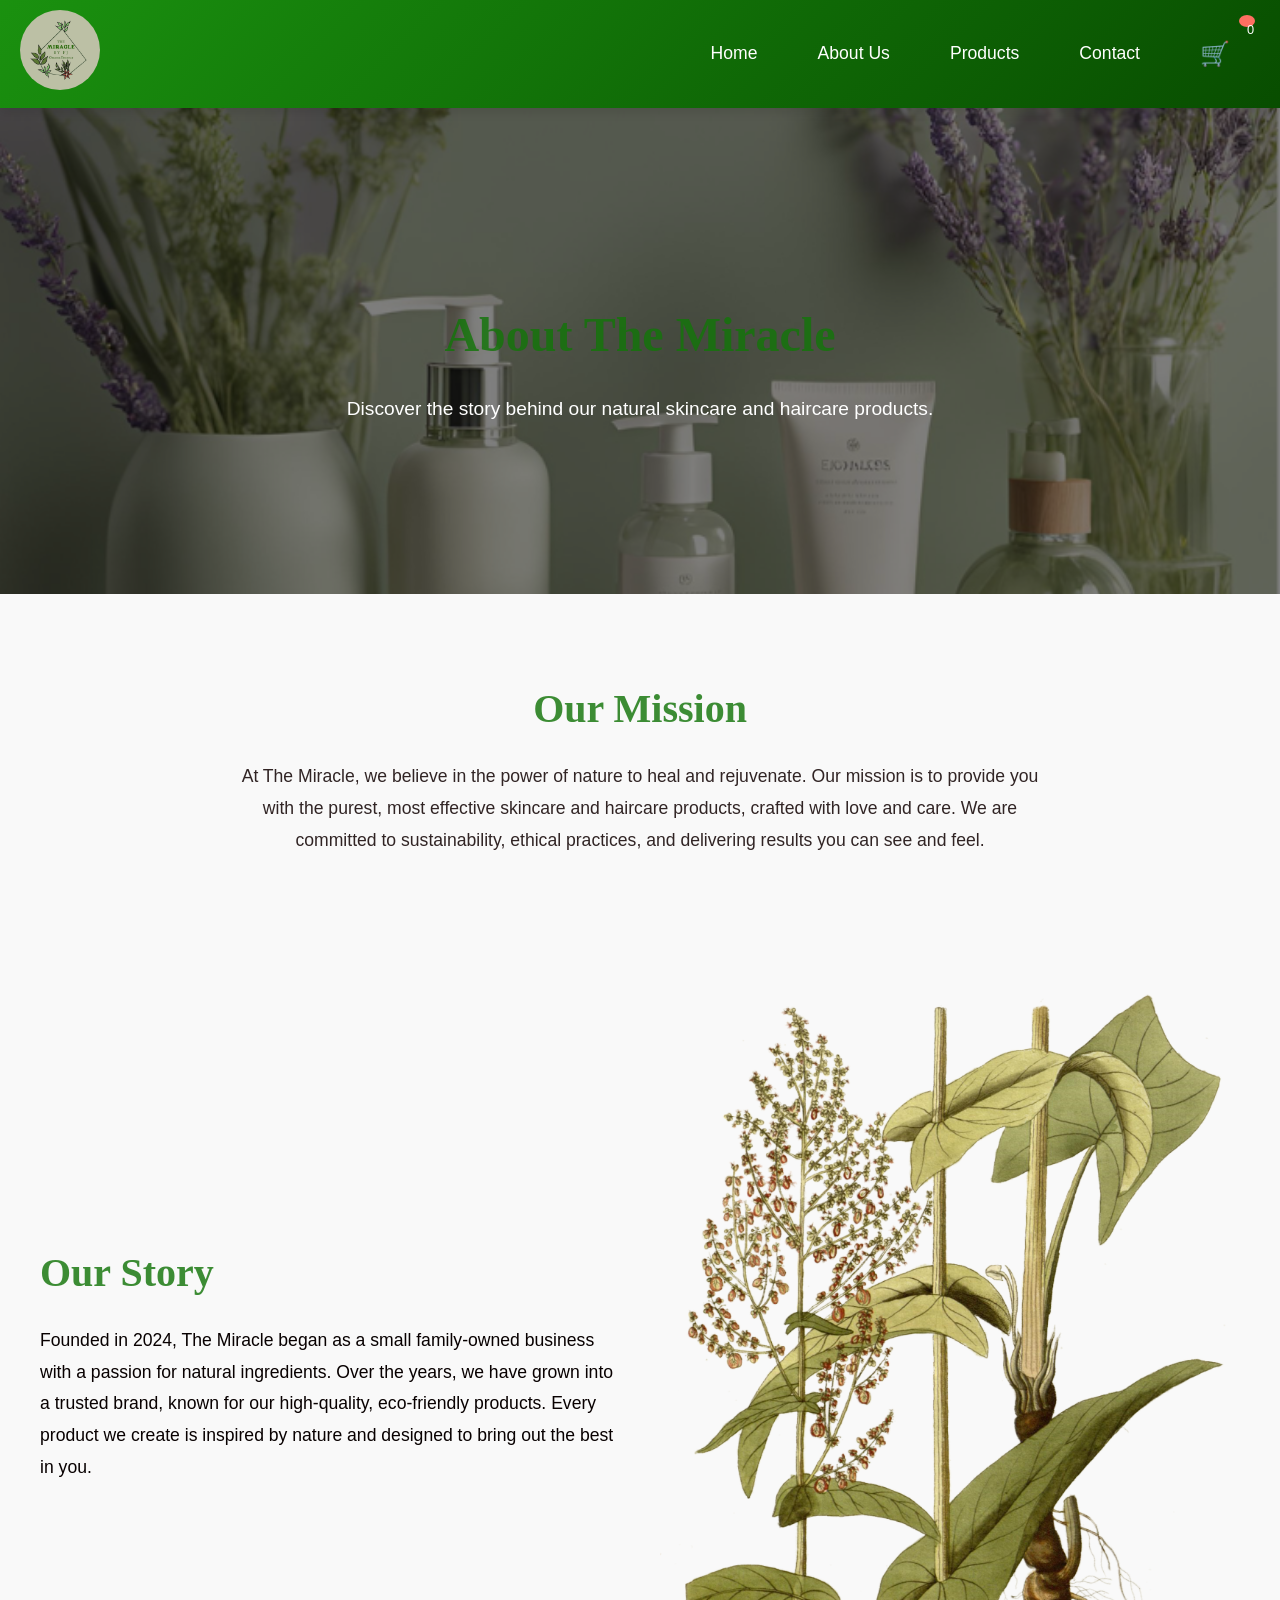
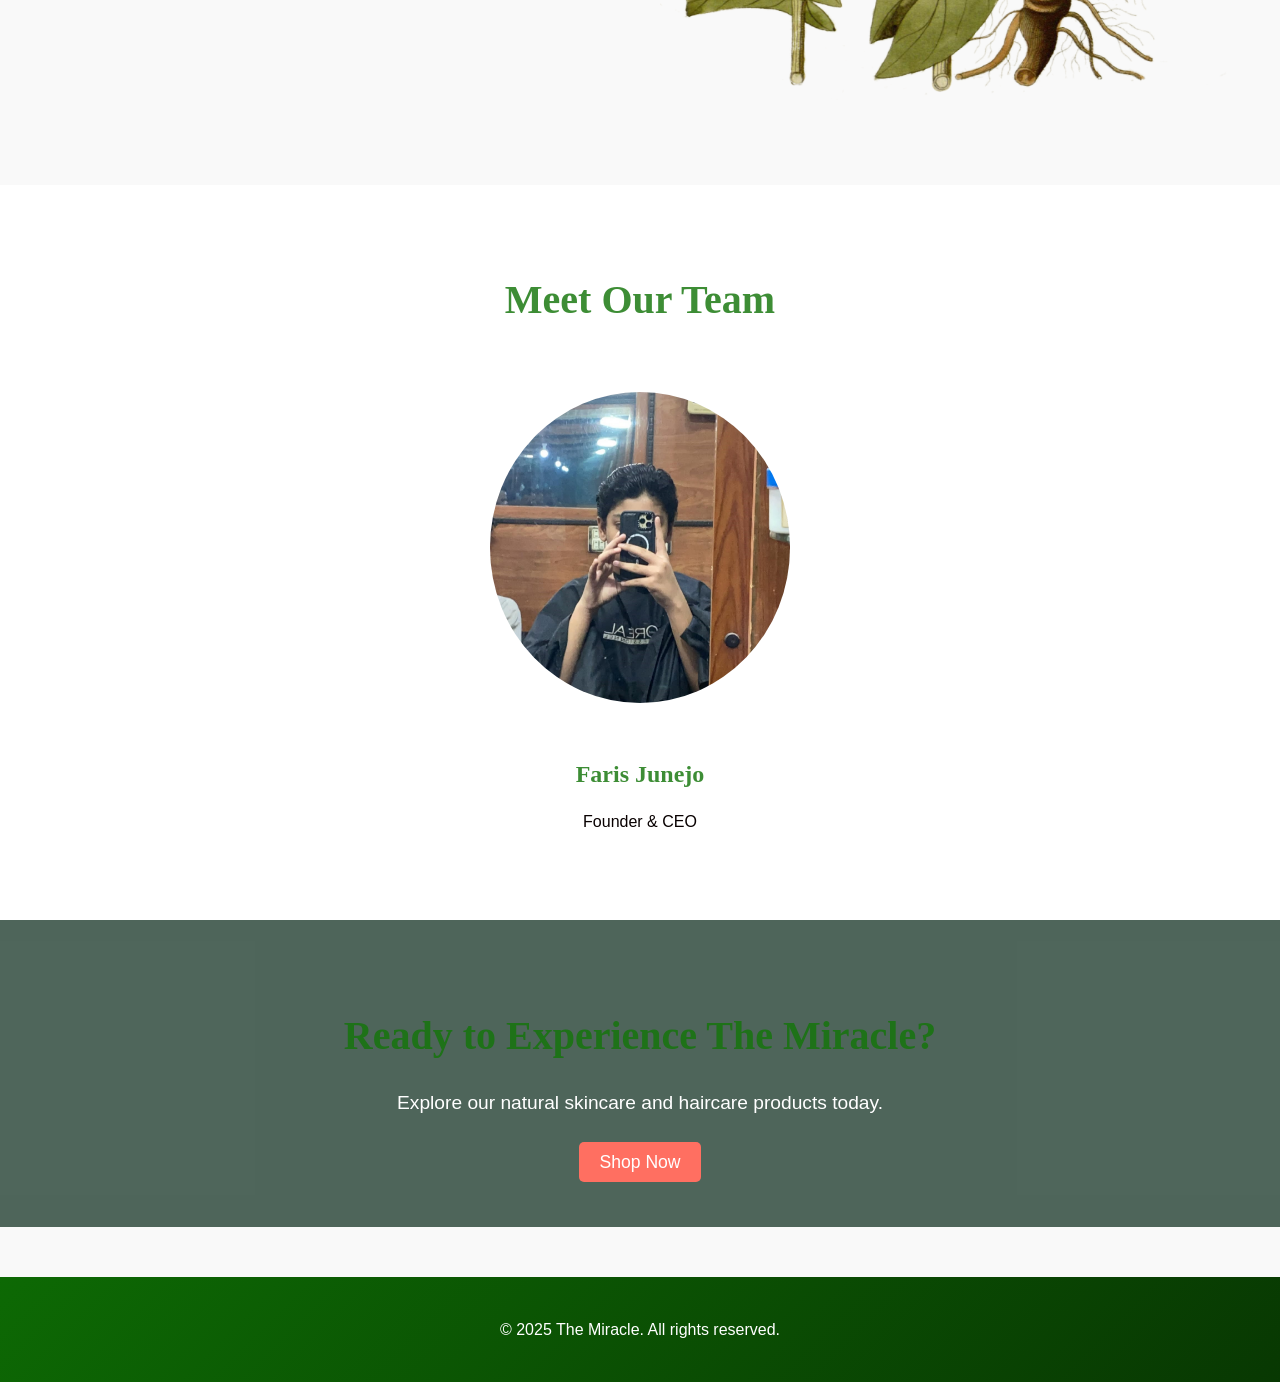
==== about.html @ 2fcf745c "initial commit" ====
<!DOCTYPE html>
<html lang="en">
<head>
  <meta charset="UTF-8">
  <meta name="viewport" content="width=device-width, initial-scale=1.0">
  <title>About Us - The Miracle</title>
  <link rel="stylesheet" href="styles/style.css">
  <link rel="icon" type="image/x-icon" href="images/favicon.ico">
</head>
<body>
  <header>
    <div class="logo">
      <img src="images/logo.jpg" alt="The Miracle Logo">
    </div>
    <nav>
      <ul>
        <li><a href="index.html">Home</a></li>
        <li><a href="about.html">About Us</a></li>
        <li><a href="products.html">Products</a></li>
        <li><a href="contact.html">Contact</a></li>
        <li><a href="cart.html" class="cart-icon" data-count="0">&#128722;</a></li>
      </ul>
    </nav>
  </header>

  <!-- Hero Section -->
  <section class="about-hero">
    <div class="about-hero-content">
      <h1>About The Miracle</h1>
      <p>Discover the story behind our natural skincare and haircare products.</p>
    </div>
  </section>

  <!-- Mission Statement -->
  <section class="mission">
    <div class="mission-content">
      <h2>Our Mission</h2>
      <p>At The Miracle, we believe in the power of nature to heal and rejuvenate. Our mission is to provide you with the purest, most effective skincare and haircare products, crafted with love and care. We are committed to sustainability, ethical practices, and delivering results you can see and feel.</p>
    </div>
  </section>

  <!-- Story Section -->
  <section class="story">
    <div class="story-content">
      <h2>Our Story</h2>
      <p>Founded in 2024, The Miracle began as a small family-owned business with a passion for natural ingredients. Over the years, we have grown into a trusted brand, known for our high-quality, eco-friendly products. Every product we create is inspired by nature and designed to bring out the best in you.</p>
    </div>
    <div class="story-image">
      <img src="images/story.png" alt="Our Story">
    </div>
  </section>

  <!-- Team Section -->
  <section class="team">
    <h2>Meet Our Team</h2>
    <div class="team-members">
      <div class="team-member">
        <img src="images/team1.jpg" alt="Team Member 1">
        <h3>Faris Junejo</h3>
        <p>Founder & CEO</p>
  </section>

  <!-- Call-to-Action Section -->
  <section class="cta">
    <h2>Ready to Experience The Miracle?</h2>
    <p>Explore our natural skincare and haircare products today.</p>
    <a href="products.html" class="btn">Shop Now</a>
  </section>

  <footer>
    <p>&copy; 2025 The Miracle. All rights reserved.</p>
  </footer>
  <script src="scripts/script.js"></script>
</body>
</html>
---- styles/style.css ----
/* General Styles */
body {
    font-family: Arial, sans-serif;
    margin: 0;
    padding: 0;
    line-height: 1.6;
  }
  
/* Logo Styling */
header .logo img {
  height: 80px; /* Adjust height as needed */
  border-radius: 50%;
  transition: transform 0.3s ease;
}

header .logo img:hover {
  transform: scale(1.1); /* Add a hover effect */
}

/* Header Styling */
header {
  background: #0d6904;
  color: #fff;
  padding: 10px 0;
  text-align: center;
  position: sticky;
  top: 0;
  z-index: 1000;
  display: flex;
  justify-content: space-between;
  align-items: center;
  padding: 10px 20px;
}

nav ul {
  list-style: none;
  padding: 0;
  margin: 0;
  display: flex;
  align-items: center;
}

nav ul li {
  margin: 0 15px;
}

nav ul li a {
  color: #fff;
  text-decoration: none;
  font-size: 1.1rem;
  padding: 10px 15px;
  display: inline-block;
  transition: all 0.3s ease;
}
  
  /* Hover Effect */
  nav ul li a:hover {
    color: #ff6f61;
    transform: translateY(-5px); /* Pop-up effect */
  }
  
  /* Optional: Add a subtle underline on hover */
  nav ul li a::after {
    content: '';
    display: block;
    width: 0;
    height: 2px;
    background: #ff6f61;
    transition: width 0.3s ease;
  }
  
  nav ul li a:hover::after {
    width: 100%;
  }
  
  /* Optional: Add a dropdown menu for future use */
  nav ul li .dropdown {
    display: none;
    position: absolute;
    top: 100%;
    left: 0;
    background: #0d6904;
    padding: 10px 0;
    border-radius: 5px;
    box-shadow: 0 4px 8px rgba(0, 0, 0, 0.2);
  }
  
  nav ul li:hover .dropdown {
    display: block;
  }
  
  nav ul li .dropdown li {
    margin: 0;
    padding: 10px 20px;
  }
  
  nav ul li .dropdown li a {
    color: #fff;
    font-size: 1rem;
  }
  
  nav ul li .dropdown li a:hover {
    color: #ff6f61;
  }

  
  .btn {
    background: #ff6f61;
    color: #fff;
    padding: 10px 20px;
    text-decoration: none;
    border-radius: 5px;
  }
  
  .features {
    display: flex;
    justify-content: space-around;
    padding: 50px 20px;
    text-align: center;
  }
  
  .feature {
    flex: 1;
    margin: 0 20px;
  }
  
  .products {
    padding: 50px 20px;
    text-align: center;
  }
  
  .product-list {
    display: flex;
    justify-content: space-around;
    flex-wrap: wrap;
  }
  
  .product {
    flex: 1;
    margin: 20px;
    max-width: 300px;
  }
  
  .product img {
    width: 100%;
    border-radius: 10px;
  }
  
  .contact {
    padding: 50px 20px;
    text-align: center;
  }
  
  .contact form {
    max-width: 600px;
    margin: 0 auto;
    text-align: left;
  }
  
  .contact label {
    display: block;
    margin: 10px 0 5px;
  }
  
  .contact input, .contact textarea {
    width: 100%;
    padding: 10px;
    margin-bottom: 20px;
    border: 1px solid #ccc;
    border-radius: 5px;
  }
  


  @media (max-width: 768px) {
    .features, .product-list {
      flex-direction: column;
      align-items: center;
    }
  
    .feature, .product {
      margin: 20px 0;
      max-width: 100%;
    }
  
    .hero-content h1 {
      font-size: 2rem;
    }
  
    nav ul li {
      display: block;
      margin: 10px 0;
    }
  }


.btn:hover {
    background: #e65a50;
    transition: background 0.3s ease;
  }
  
  nav ul li a:hover {
    color: #ff6f61;
    transition: color 0.3s ease;
  }
  
  .product img:hover {
    transform: scale(1.05);
    transition: transform 0.3s ease;
  }

  @import url('https://fonts.googleapis.com/css2?family=Playfair+Display:wght@700&family=Roboto:wght@400;700&display=swap');

body {
  font-family: 'Roboto', sans-serif;
}

h1, h2, h3 {
  font-family: 'Playfair Display', serif;
}

/* Footer Styling */
footer {
  background: #0d6904;
  color: #fff;
  text-align: center;
  padding: 40px 20px;
  margin-top: 50px;
}

footer .social-icons {
  margin-bottom: 20px;
}

footer .social-icons a {
  color: #fff;
  margin: 0 10px;
  font-size: 1.5rem;
  text-decoration: none;
  transition: color 0.3s ease;
}

footer .social-icons a:hover {
  color: #ff6f61;
}

footer p {
  margin: 0;
  font-size: 1rem;
}

  /* Form Styling */
.contact input, .contact textarea {
    width: 100%;
    padding: 10px;
    margin-bottom: 20px;
    border: 1px solid #ccc;
    border-radius: 5px;
    font-size: 1rem;
  }
  
  .contact input:focus, .contact textarea:focus {
    border-color: #ff6f61;
    outline: none;
    box-shadow: 0 0 5px rgba(255, 111, 97, 0.5);
  }
  
  .contact button {
    background: #ff6f61;
    color: #fff;
    padding: 10px 20px;
    border: none;
    border-radius: 5px;
    cursor: pointer;
    font-size: 1rem;
  }
  
  .contact button:hover {
    background: #e65a50;
    transition: background 0.3s ease;
  }

  /* Hero Section Overlay */
.hero {
    position: relative;
    background: url('../images/hero2.png') no-repeat center center/cover;
    color: #fff;
    padding: 300px 20px;
    text-align: center;
  }
  
  .hero::before {
    content: '';
    position: absolute;
    top: 0;
    left: 0;
    right: 0;
    bottom: 0;
    background: rgba(0, 0, 0, 0.5);
  }
  
  .hero-content {
    position: relative;
    z-index: 1;
  }

  .product {
    flex: 1;
    margin: 20px;
    max-width: 300px;
    background: #fff;
    border-radius: 10px;
    box-shadow: 0 4px 8px rgba(0, 0, 0, 0.1);
    overflow: hidden;
    transition: transform 0.3s ease, box-shadow 0.3s ease;
    display: flex;
    flex-direction: column; /* Ensure content stacks vertically */
  }
  
  .product:hover {
    transform: translateY(-10px);
    box-shadow: 0 8px 16px rgba(0, 0, 0, 0.2);
  }
  
  .product img {
    width: 100%;
    height: 200px; /* Set a fixed height for consistency */
    object-fit: cover; /* Ensures the image covers the area without distortion */
    border-radius: 10px 10px 0 0; /* Match the container's border radius */
  }
  
  .product .content {
    padding: 15px;
    flex: 1; /* Allow the content to take up remaining space */
    display: flex;
    flex-direction: column;
    justify-content: space-between; /* Space out title and description */
  }
  
  .product h3 {
    margin: 0 0 10px;
    font-size: 1.5rem;
  }
  
  .product p {
    margin: 0;
    color: #666;
  }
  
  .product .btn {
    margin-top: 15px;
    margin-bottom: 15px;
    border: none;
  }

/* Cart Icon */
.cart-icon {
  position: relative;
  font-size: 1.5rem;
  color: #fff;
  margin-left: auto;
  cursor: pointer;
}

.cart-icon::after {
  content: attr(data-count);
  position: absolute;
  top: -10px;
  right: -10px;
  background: #ff6f61;
  color: #fff;
  font-size: 0.8rem;
  padding: 5px 8px;
  border-radius: 50%;
} 

  /* About Hero Section */
.about-hero {
  background: url('../images/hero2.png') no-repeat center center/cover;
  color: #fff;
  padding: 150px 20px;
  text-align: center;
  position: relative;
}

.about-hero::before {
  content: '';
  position: absolute;
  top: 0;
  left: 0;
  right: 0;
  bottom: 0;
  background: rgba(0, 0, 0, 0.5);
}

.about-hero-content {
  position: relative;
  z-index: 1;
}

.about-hero h1 {
  font-size: 3rem;
  margin-bottom: 20px;
}

.about-hero p {
  font-size: 1.2rem;
}

/* Mission Section */
.mission {
  padding: 50px 20px;
  text-align: center;
  background: #f9f9f9;
}

.mission-content {
  max-width: 800px;
  margin: 0 auto;
}

.mission h2 {
  font-size: 2.5rem;
  margin-bottom: 20px;
}

.mission p {
  font-size: 1.1rem;
  line-height: 1.8;
  color: #0f0000da;
}

/* Story Section */
.story {
  display: flex;
  align-items: center;
  padding: 50px 20px;
  max-width: 1200px;
  margin: 0 auto;
}

.story-content {
  flex: 1;
  padding-right: 40px;
}

.story-content h2 {
  font-size: 2.5rem;
  margin-bottom: 20px;
}

.story-content p {
  font-size: 1.1rem;
  line-height: 1.8;
  color: #080000;
}

.story-image {
  flex: 1;
}

.story-image img {
  width: 100%;
  border-radius: 10px;
}

/* Team Section */
.team {
  padding: 50px 20px;
  text-align: center;
  background: #ffffff;
}

.team h2 {
  font-size: 2.5rem;
  margin-bottom: 40px;
}

.team-members {
  display: flex;
  justify-content: space-around;
  flex-wrap: wrap;
}

.team-member {
  flex: 1;
  margin: 20px;
  max-width: 300px;
}

.team-member img {
  width: 100%;
  border-radius: 50%;
  margin-bottom: 20px;
}

.team-member h3 {
  font-size: 1.5rem;
  margin-bottom: 10px;
}

.team-member p {
  font-size: 1rem;
  color: #080000;
}

/* Call-to-Action Section */
.cta {
  padding: 50px 20px;
  text-align: center;
  background: #173627c0;
  color: #fff;
}

.cta h2 {
  font-size: 2.5rem;
  margin-bottom: 20px;
}

.cta p {
  font-size: 1.2rem;
  margin-bottom: 30px;
}

.cta .btn {
  background: #ff6f61;
  color: #ffffff;
  padding: 10px 20px;
  font-size: 1.1rem;
}


.cart {
  padding: 50px 20px;
  max-width: 1200px;
  margin: 0 auto;
}

.cart h1 {
  font-size: 2.5rem;
  margin-bottom: 40px;
  text-align: center;
}

.cart-items {
  margin-bottom: 40px;
}

.cart-item {
  display: flex;
  justify-content: space-between;
  align-items: center;
  padding: 20px;
  border-bottom: 1px solid #ddd;
  background: #fff;
  border-radius: 10px;
  margin-bottom: 10px;
  box-shadow: 0 4px 8px rgba(0, 0, 0, 0.1);
}

.cart-item:last-child {
  border-bottom: none;
}

.item-info h3 {
  font-size: 1.2rem;
  margin-bottom: 10px;
}

.item-info p {
  color: #777;
}

.item-total p {
  font-size: 1.2rem;
  font-weight: bold;
}

.remove-item {
  background: #ff6f61;
  color: #fff;
  padding: 5px 10px;
  border: none;
  border-radius: 5px;
  cursor: pointer;
}

.remove-item:hover {
  background: #e65a50;
}

.cart-summary {
  text-align: right;
  margin-top: 40px;
  padding: 20px;
  background: #f9f9f9;
  border-radius: 10px;
  box-shadow: 0 4px 8px rgba(0, 0, 0, 0.1);
}

.cart-summary h3 {
  font-size: 1.5rem;
  margin-bottom: 20px;
}

.checkout {
  background: #333;
  color: #fff;
  padding: 10px 20px;
  font-size: 1.1rem;
  border: none;
  border-radius: 5px;
  cursor: pointer;
}

.checkout:hover {
  background: #555;
}

.checkout-form {
  margin-top: 40px;
  padding: 20px;
  background: #fff;
  border-radius: 10px;
  box-shadow: 0 4px 8px rgba(0, 0, 0, 0.1);
}

.checkout-form h2 {
  font-size: 1.8rem;
  margin-bottom: 20px;
  text-align: center;
}

.form-group {
  margin-bottom: 20px;
}

.form-group label {
  display: block;
  font-size: 1rem;
  margin-bottom: 5px;
  color: #333;
}

.form-group input,
.form-group textarea {
  width: 100%;
  padding: 10px;
  font-size: 1rem;
  border: 1px solid #ccc;
  border-radius: 5px;
  transition: border-color 0.3s ease, box-shadow 0.3s ease;
}

.form-group input:focus,
.form-group textarea:focus {
  border-color: #ff6f61;
  outline: none;
  box-shadow: 0 0 5px rgba(255, 111, 97, 0.5);
}

.form-group textarea {
  resize: vertical;
}

.checkout-form .btn {
  width: 100%;
  padding: 10px;
  font-size: 1.1rem;
  background: #ff6f61;
  color: #fff;
  border: none;
  border-radius: 5px;
  cursor: pointer;
  transition: background 0.3s ease;
}

.checkout-form .btn:hover {
  background: #e65a50;
}

/* Add animations */
@keyframes fadeIn {
  from {
    opacity: 0;
    transform: translateY(20px);
  }
  to {
    opacity: 1;
    transform: translateY(0);
  }
}

.product, .cart-item, .checkout-form {
  animation: fadeIn 0.5s ease-in-out;
}

@media (max-width: 768px) {
  .hero {
    padding: 150px 20px;
  }

  .hero h1 {
    font-size: 2rem;
  }

  .features, .product-list, .team-members {
    flex-direction: column;
    align-items: center;
  }

  .feature, .product, .team-member {
    margin: 20px 0;
    max-width: 100%;
  }

  .story {
    flex-direction: column;
    text-align: center;
  }

  .story-content {
    padding-right: 0;
    margin-bottom: 20px;
  }

  .cart-item {
    flex-direction: column;
    text-align: center;
  }

  .item-total {
    margin-top: 10px;
  }
}

/* Search Bar Styling */
.search-bar {
  display: flex;
  justify-content: center;
  margin-bottom: 30px;
}

.search-bar input {
  width: 300px;
  padding: 10px;
  font-size: 1rem;
  border: 1px solid #ccc;
  border-radius: 5px 0 0 5px;
  outline: none;
}

.search-bar .search-btn {
  padding: 10px 20px;
  font-size: 1rem;
  background: #ff6f61;
  color: #fff;
  border: none;
  border-radius: 0 5px 5px 0;
  cursor: pointer;
  transition: background 0.3s ease;
}

.search-bar .search-btn:hover {
  background: #e65a50;
}

/* General Styles */
body {
  font-family: 'Roboto', sans-serif;
  margin: 0;
  padding: 0;
  line-height: 1.6;
  color: #333;
  background: #f9f9f9;
}

h1, h2, h3 {
  font-family: 'Playfair Display', serif;
  color: #13740ad2;
}

/* Logo Styling */
header .logo img {
  height: 80px;
  border-radius: 50%;
  transition: transform 0.3s ease;
}

header .logo img:hover {
  transform: scale(1.1);
}

/* Header Styling */
header {
  background: linear-gradient(135deg, #1a910f, #084d00);
  color: #fff;
  padding: 10px 0;
  text-align: center;
  position: sticky;
  top: 0;
  z-index: 1000;
  display: flex;
  justify-content: space-between;
  align-items: center;
  padding: 10px 20px;
  box-shadow: 0 4px 10px rgba(0, 0, 0, 0.1);
}

nav ul {
  list-style: none;
  padding: 0;
  margin: 0;
  display: flex;
  align-items: center;
}

nav ul li {
  margin: 0 15px;
}

nav ul li a {
  color: #fff;
  text-decoration: none;
  font-size: 1.1rem;
  padding: 10px 15px;
  display: inline-block;
  transition: all 0.3s ease;
}

/* Hover Effect */
nav ul li a:hover {
  color: #ffd700; /* Gold color for hover */
  transform: translateY(-5px);
}

/* Underline Effect */
nav ul li a::after {
  content: '';
  display: block;
  width: 0;
  height: 2px;
  background: #ffd700;
  transition: width 0.3s ease;
}

nav ul li a:hover::after {
  width: 100%;
}

/* Dropdown Menu */
nav ul li .dropdown {
  display: none;
  position: absolute;
  top: 100%;
  left: 0;
  background: #0d6904;
  padding: 10px 0;
  border-radius: 5px;
  box-shadow: 0 4px 8px rgba(0, 0, 0, 0.2);
}

nav ul li:hover .dropdown {
  display: block;
}

nav ul li .dropdown li {
  margin: 0;
  padding: 10px 20px;
}

nav ul li .dropdown li a {
  color: #fff;
  font-size: 1rem;
}

nav ul li .dropdown li a:hover {
  color: #ffd700;
}

/* Buttons */
.btn {
  background: #ff6f61;
  color: #fff;
  padding: 10px 20px;
  text-decoration: none;
  border-radius: 5px;
  transition: background 0.3s ease, transform 0.3s ease;
}

.btn:hover {
  background: #e65a50;
  transform: translateY(-3px);
}

/* Features Section */
.features {
  display: flex;
  justify-content: space-around;
  padding: 50px 20px;
  text-align: center;
  background: #fff;
  border-radius: 10px;
  margin: 20px;
  box-shadow: 0 4px 10px rgba(0, 0, 0, 0.1);
}

.feature {
  flex: 1;
  margin: 0 20px;
}

.feature h3 {
  color: #0d6904;
}

/* Products Section */
.products {
  padding: 50px 20px;
  text-align: center;
  background: #f9f9f9;
}

.product-list {
  display: flex;
  justify-content: space-around;
  flex-wrap: wrap;
}

.product {
  flex: 1;
  margin: 20px;
  max-width: 300px;
  background: #fff;
  border-radius: 10px;
  box-shadow: 0 4px 8px rgba(0, 0, 0, 0.1);
  overflow: hidden;
  transition: transform 0.3s ease, box-shadow 0.3s ease;
}

.product:hover {
  transform: translateY(-10px);
  box-shadow: 0 8px 16px rgba(0, 0, 0, 0.2);
}

.product img {
  width: 100%;
  height: 200px;
  object-fit: cover;
  border-radius: 10px 10px 0 0;
}

.product .content {
  padding: 15px;
}

.product h3 {
  margin: 0 0 10px;
  font-size: 1.5rem;
  color: #0d6904;
}

.product p {
  margin: 0;
  color: #070000ab;
}

/* Contact Section */
.contact {
  padding: 50px 20px;
  text-align: center;
  background: #fff;
  border-radius: 10px;
  margin: 20px;
  box-shadow: 0 4px 10px rgba(0, 0, 0, 0.1);
}

.contact form {
  max-width: 600px;
  margin: 0 auto;
  text-align: left;
}

.contact label {
  display: block;
  margin: 10px 0 5px;
  color: #0d6904;
}

.contact input, .contact textarea {
  width: 100%;
  padding: 10px;
  margin-bottom: 20px;
  border: 1px solid #ccc;
  border-radius: 5px;
  font-size: 1rem;
}

.contact input:focus, .contact textarea:focus {
  border-color: #ff6f61;
  outline: none;
  box-shadow: 0 0 5px rgba(255, 111, 97, 0.5);
}

.contact button {
  background: #ff6f61;
  color: #fff;
  padding: 10px 20px;
  border: none;
  border-radius: 5px;
  cursor: pointer;
  font-size: 1rem;
  transition: background 0.3s ease;
}

.contact button:hover {
  background: #e65a50;
}

/* Footer Styling */
footer {
  background: linear-gradient(135deg, #0d6904, #083802);
  color: #fff;
  text-align: center;
  padding: 40px 20px;
  margin-top: 50px;
}

footer .social-icons {
  margin-bottom: 20px;
}

footer .social-icons a {
  color: #fff;
  margin: 0 10px;
  font-size: 1.5rem;
  text-decoration: none;
  transition: color 0.3s ease;
}

footer .social-icons a:hover {
  color: #ffd700;
}

footer p {
  margin: 0;
  font-size: 1rem;
}

/* Cart Icon */
.cart-icon {
  position: relative;
  font-size: 1.5rem;
  color: #fff;
  margin-left: auto;
  cursor: pointer;
}

.cart-icon::after {
  content: attr(data-count);
  position: absolute;
  top: -10px;
  right: -10px;
  background: #ff6f61;
  color: #fff;
  font-size: 0.8rem;
  padding: 5px 8px;
  border-radius: 50%;
}

/* Hero Section */
.hero {
  position: relative;
  background: url('../images/hero2.png') no-repeat center center/cover;
  color: #fff;
  padding: 300px 20px;
  text-align: center;
}

.hero::before {
  content: '';
  position: absolute;
  top: 0;
  left: 0;
  right: 0;
  bottom: 0;
  background: rgba(0, 0, 0, 0.5);
}

.hero-content {
  position: relative;
  z-index: 1;
}

.hero h1 {
  font-size: 3rem;
  margin-bottom: 20px;
}

.hero p {
  font-size: 1.2rem;
}

/* Media Queries */
@media (max-width: 768px) {
  .hero {
    padding: 150px 20px;
  }

  .features, .product-list, .team-members {
    flex-direction: column;
    align-items: center;
  }

  .feature, .product, .team-member {
    margin: 20px 0;
    max-width: 100%;
  }

  .story {
    flex-direction: column;
    text-align: center;
  }

  .story-content {
    padding-right: 0;
    margin-bottom: 20px;
  }

  .cart-item {
    flex-direction: column;
    text-align: center;
  }

  .item-total {
    margin-top: 10px;
  }
}
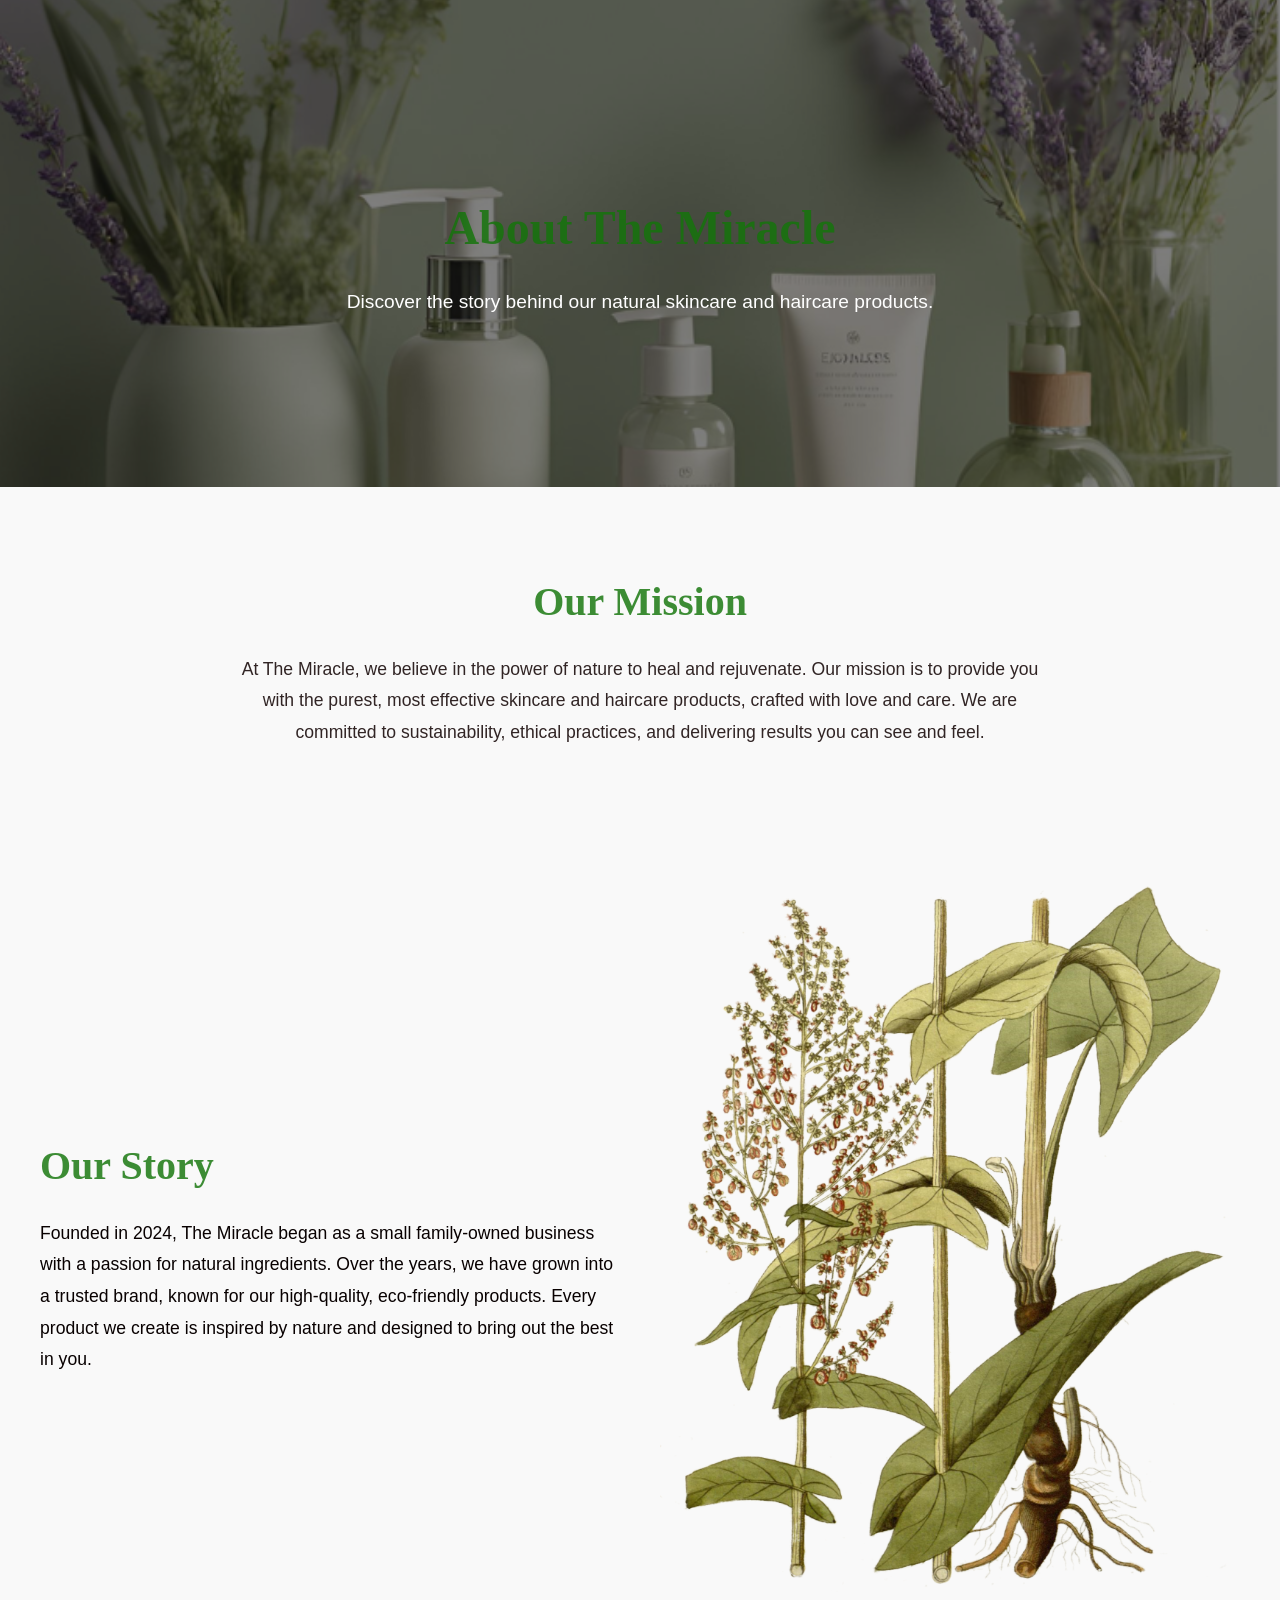
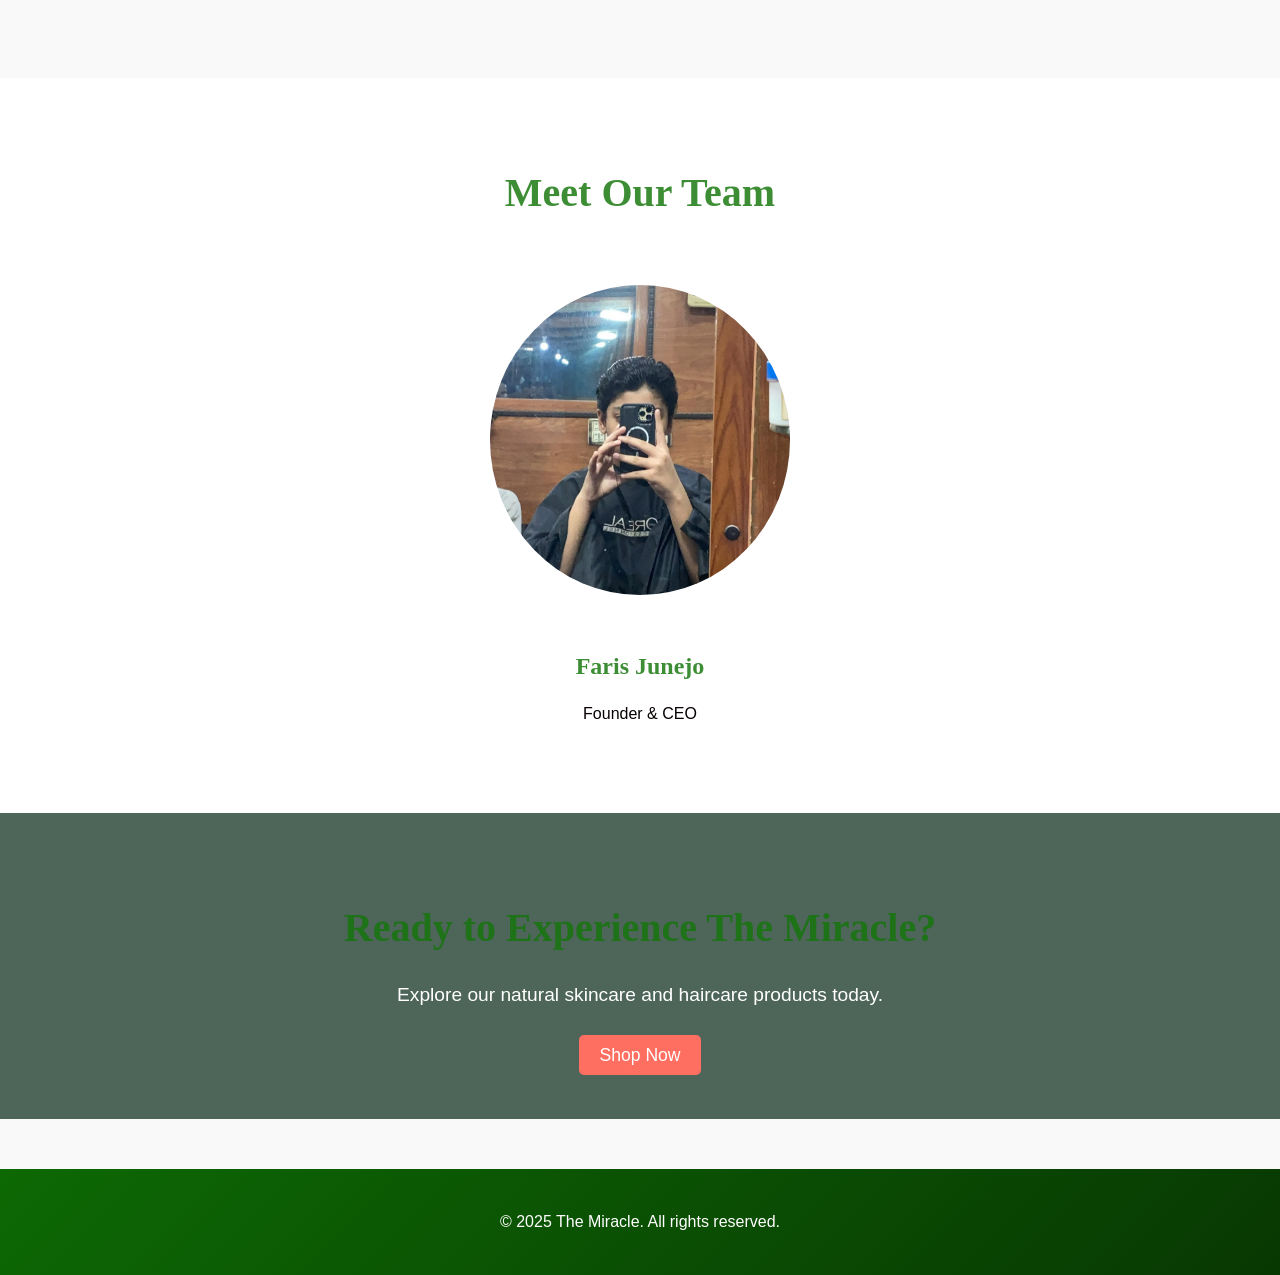
==== commit b7abaa39: "Remove menu toggle script from about.html Removed inline JavaScript for menu toggle functionality." ====
--- a/about.html
+++ b/about.html
@@ -8,7 +8,7 @@
   <link rel="icon" type="image/x-icon" href="images/favicon.ico">
 </head>
 <body>
-  <header>
+  <header <span class="menu-toggle">&#9776;</span>>
     <div class="logo">
       <img src="images/logo.jpg" alt="The Miracle Logo">
     </div>
@@ -72,4 +72,4 @@
   </footer>
   <script src="scripts/script.js"></script>
 </body>
-</html>+</html>
--- a/styles/style.css
+++ b/styles/style.css
@@ -1135,4 +1135,167 @@
   .item-total {
     margin-top: 10px;
   }
-}+}
+
+/* ------------------------------ */
+/* 🌐 Universal Responsive Tweaks */
+/* ------------------------------ */
+
+html, body {
+  width: 100%;
+  overflow-x: hidden;
+}
+
+/* Prevent fixed widths from breaking on phones */
+img, video {
+  max-width: 100%;
+  height: auto;
+}
+
+/* Header and Navigation */
+@media (max-width: 991px) {
+  header {
+    flex-wrap: wrap;
+    padding: 10px;
+  }
+
+  /* Hide menu by default on smaller screens */
+  nav ul {
+    display: none;
+    flex-direction: column;
+    width: 100%;
+    background: linear-gradient(135deg, #1a910f, #084d00);
+    position: absolute;
+    top: 70px;
+    left: 0;
+    padding: 10px 0;
+    text-align: center;
+  }
+
+  nav ul li {
+    margin: 10px 0;
+  }
+
+  /* Add hamburger button */
+  .menu-toggle {
+    display: block;
+    font-size: 1.8rem;
+    color: #fff;
+    cursor: pointer;
+  }
+
+  /* When menu is active (add `.active` via JS) */
+  nav ul.active {
+    display: flex;
+  }
+}
+
+/* Hide toggle button on desktop */
+@media (min-width: 992px) {
+  .menu-toggle {
+    display: none;
+  }
+}
+
+/* --------------------------- */
+/* 📦 Sections & Layout Adjust */
+/* --------------------------- */
+
+/* Tablets and below */
+@media (max-width: 768px) {
+  .hero {
+    padding: 120px 20px;
+  }
+
+  .hero h1 {
+    font-size: 2rem;
+  }
+
+  .hero p {
+    font-size: 1rem;
+  }
+
+  .features, 
+  .product-list, 
+  .team-members, 
+  .story {
+    flex-direction: column;
+    align-items: center;
+    text-align: center;
+  }
+
+  .feature, 
+  .product, 
+  .team-member {
+    margin: 20px 0;
+    max-width: 90%;
+  }
+
+  .story-content {
+    padding: 0;
+  }
+
+  .cart-item {
+    flex-direction: column;
+    text-align: center;
+    gap: 10px;
+  }
+
+  .cta h2 {
+    font-size: 2rem;
+  }
+
+  footer {
+    padding: 30px 10px;
+  }
+}
+
+/* -------------------------------- */
+/* 📲 Very Small Phones (≤480px)    */
+/* -------------------------------- */
+@media (max-width: 480px) {
+  body {
+    font-size: 0.9rem;
+  }
+
+  header .logo img {
+    height: 60px;
+  }
+
+  nav ul li a {
+    font-size: 1rem;
+    padding: 8px;
+  }
+
+  .btn, .contact button, .checkout-form .btn {
+    width: 100%;
+    padding: 12px;
+    font-size: 1rem;
+  }
+
+  .hero {
+    padding: 100px 10px;
+  }
+
+  .hero h1 {
+    font-size: 1.6rem;
+  }
+
+  .hero p {
+    font-size: 0.9rem;
+  }
+
+  .product img {
+    height: 160px;
+  }
+
+  .contact form, 
+  .checkout-form {
+    padding: 15px;
+  }
+
+  .footer .social-icons a {
+    font-size: 1.2rem;
+    margin: 0 5px;
+  }
+}
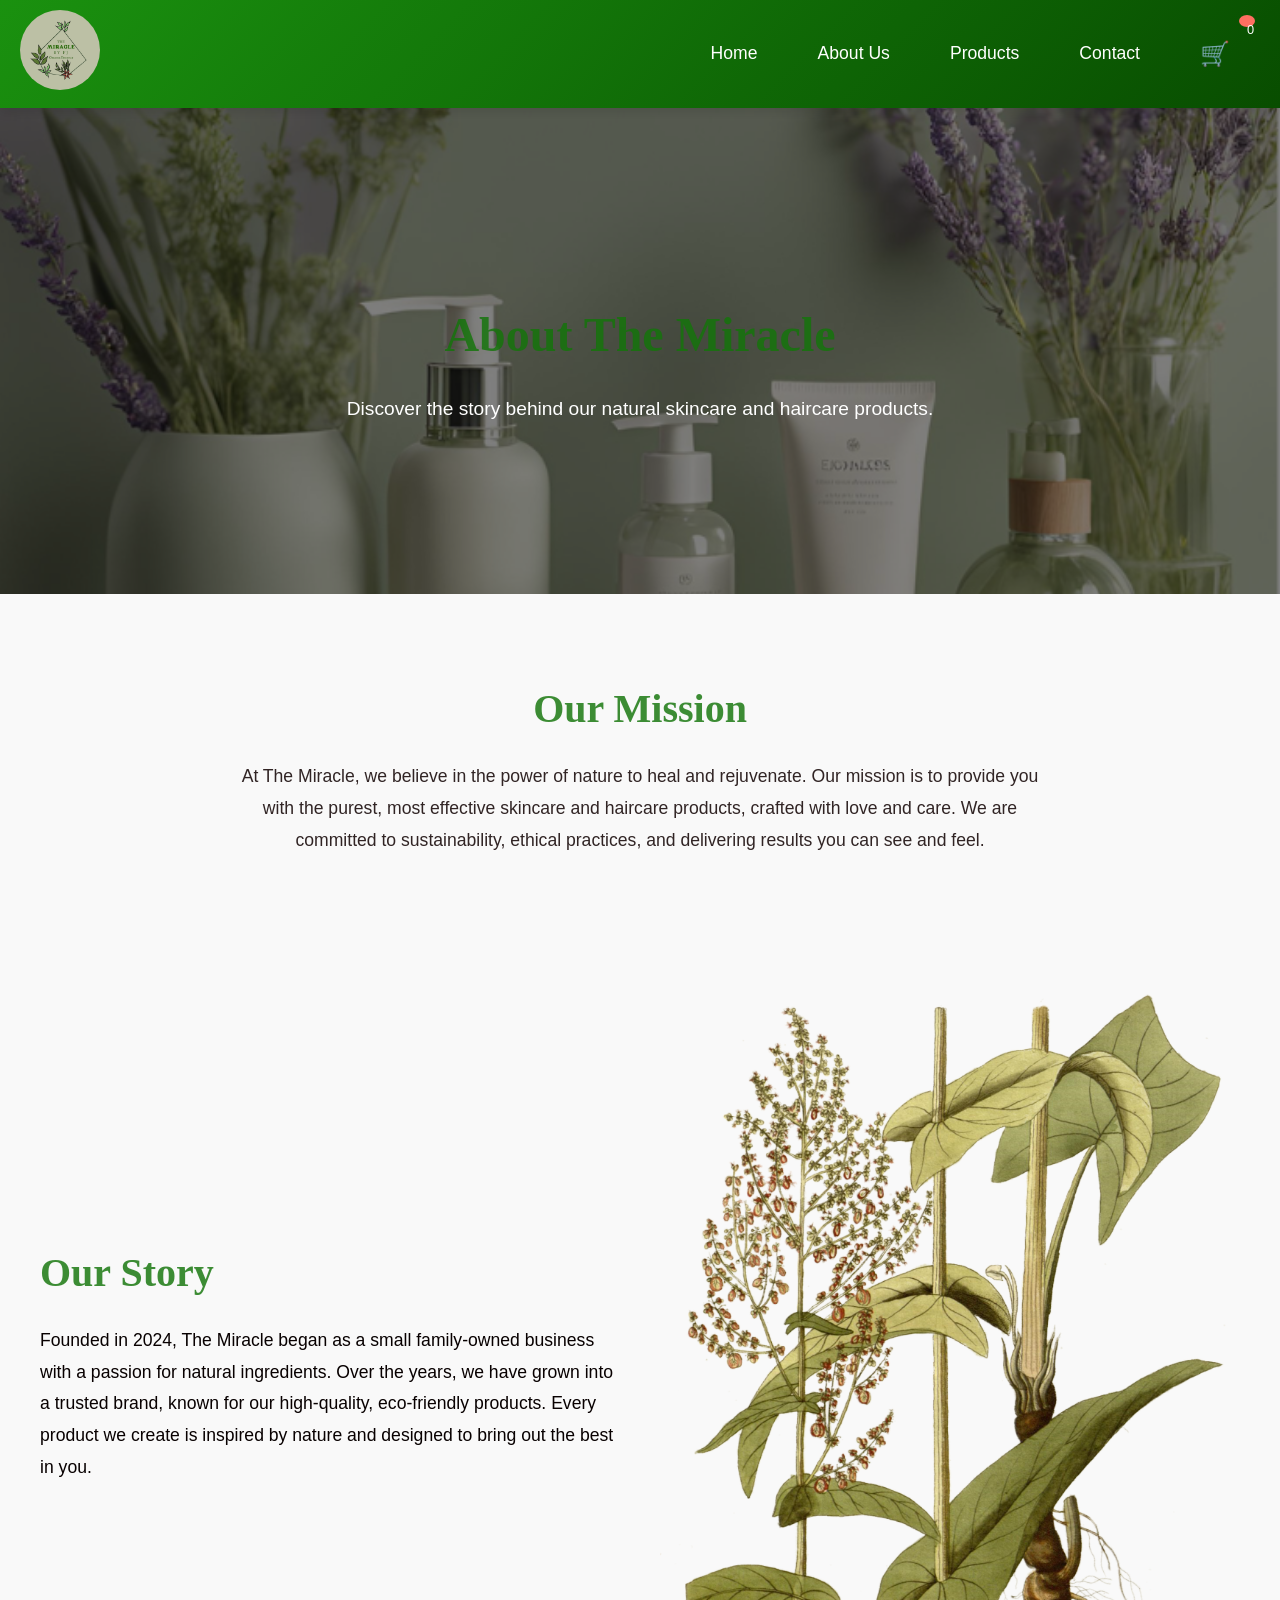
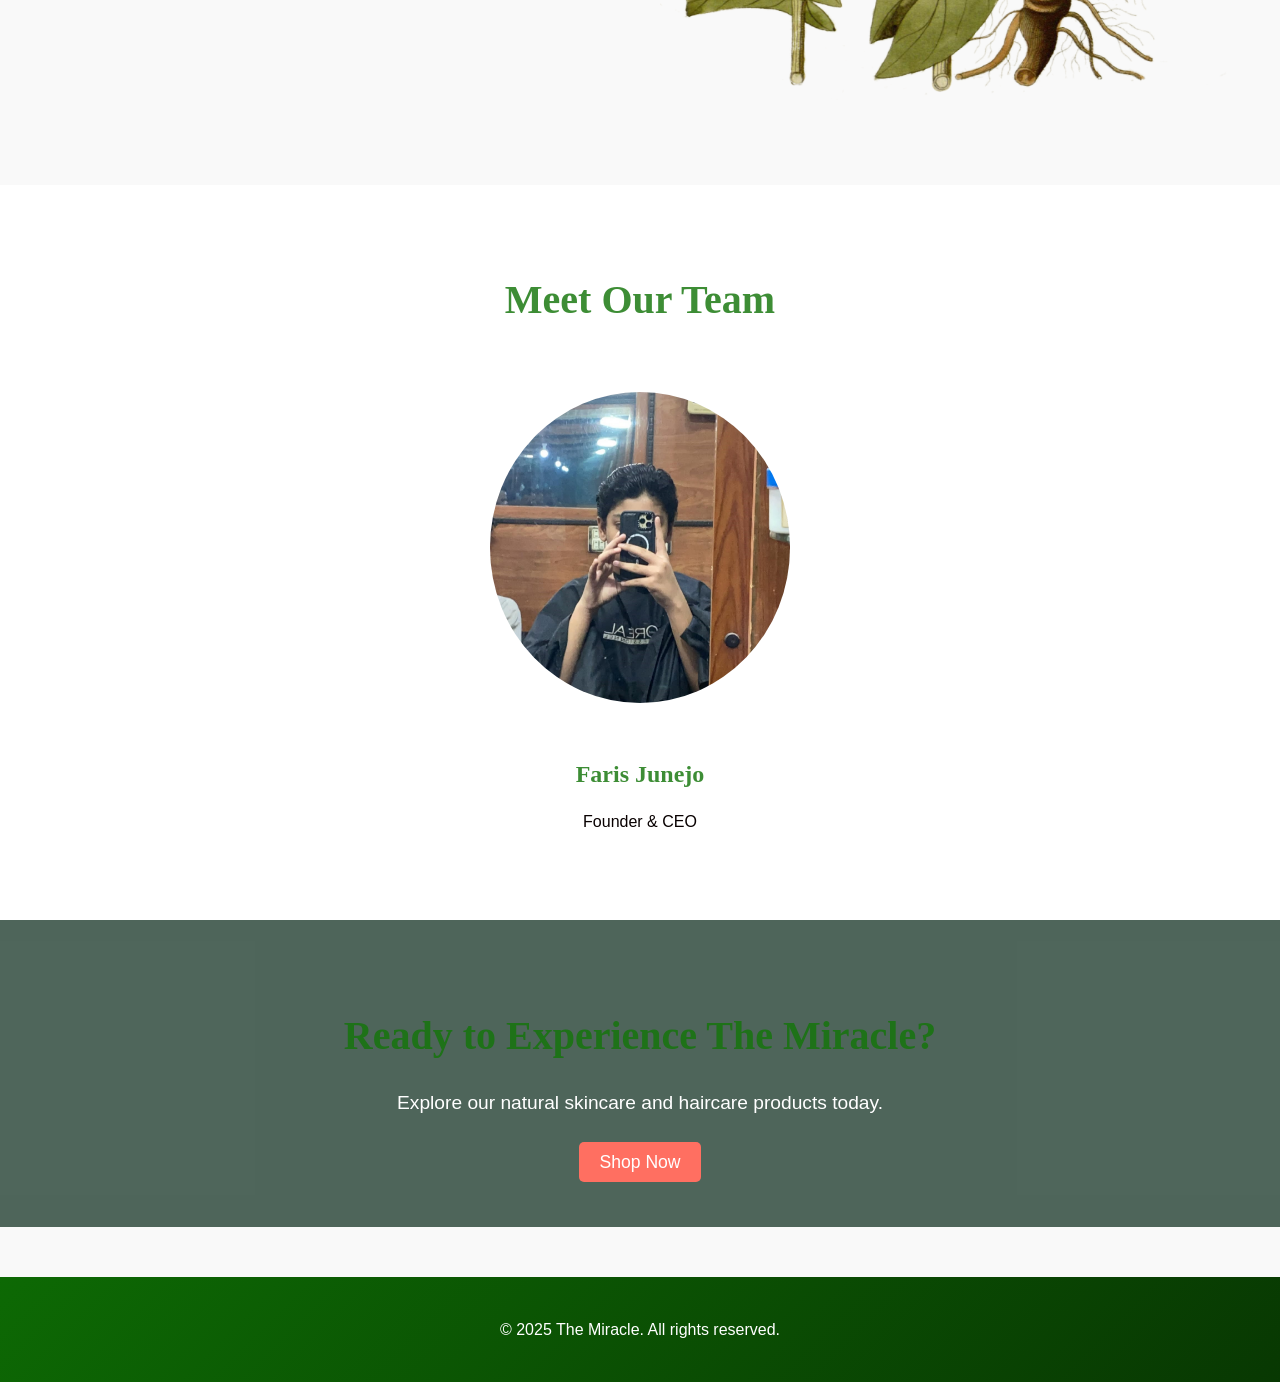
==== commit 0695e178: "Fix header tag structure in about.html" ====
--- a/about.html
+++ b/about.html
@@ -8,10 +8,13 @@
   <link rel="icon" type="image/x-icon" href="images/favicon.ico">
 </head>
 <body>
-  <header <span class="menu-toggle">&#9776;</span>>
+  <header>
     <div class="logo">
       <img src="images/logo.jpg" alt="The Miracle Logo">
     </div>
+
+    <span class="menu-toggle">&#9776;</span>
+
     <nav>
       <ul>
         <li><a href="index.html">Home</a></li>
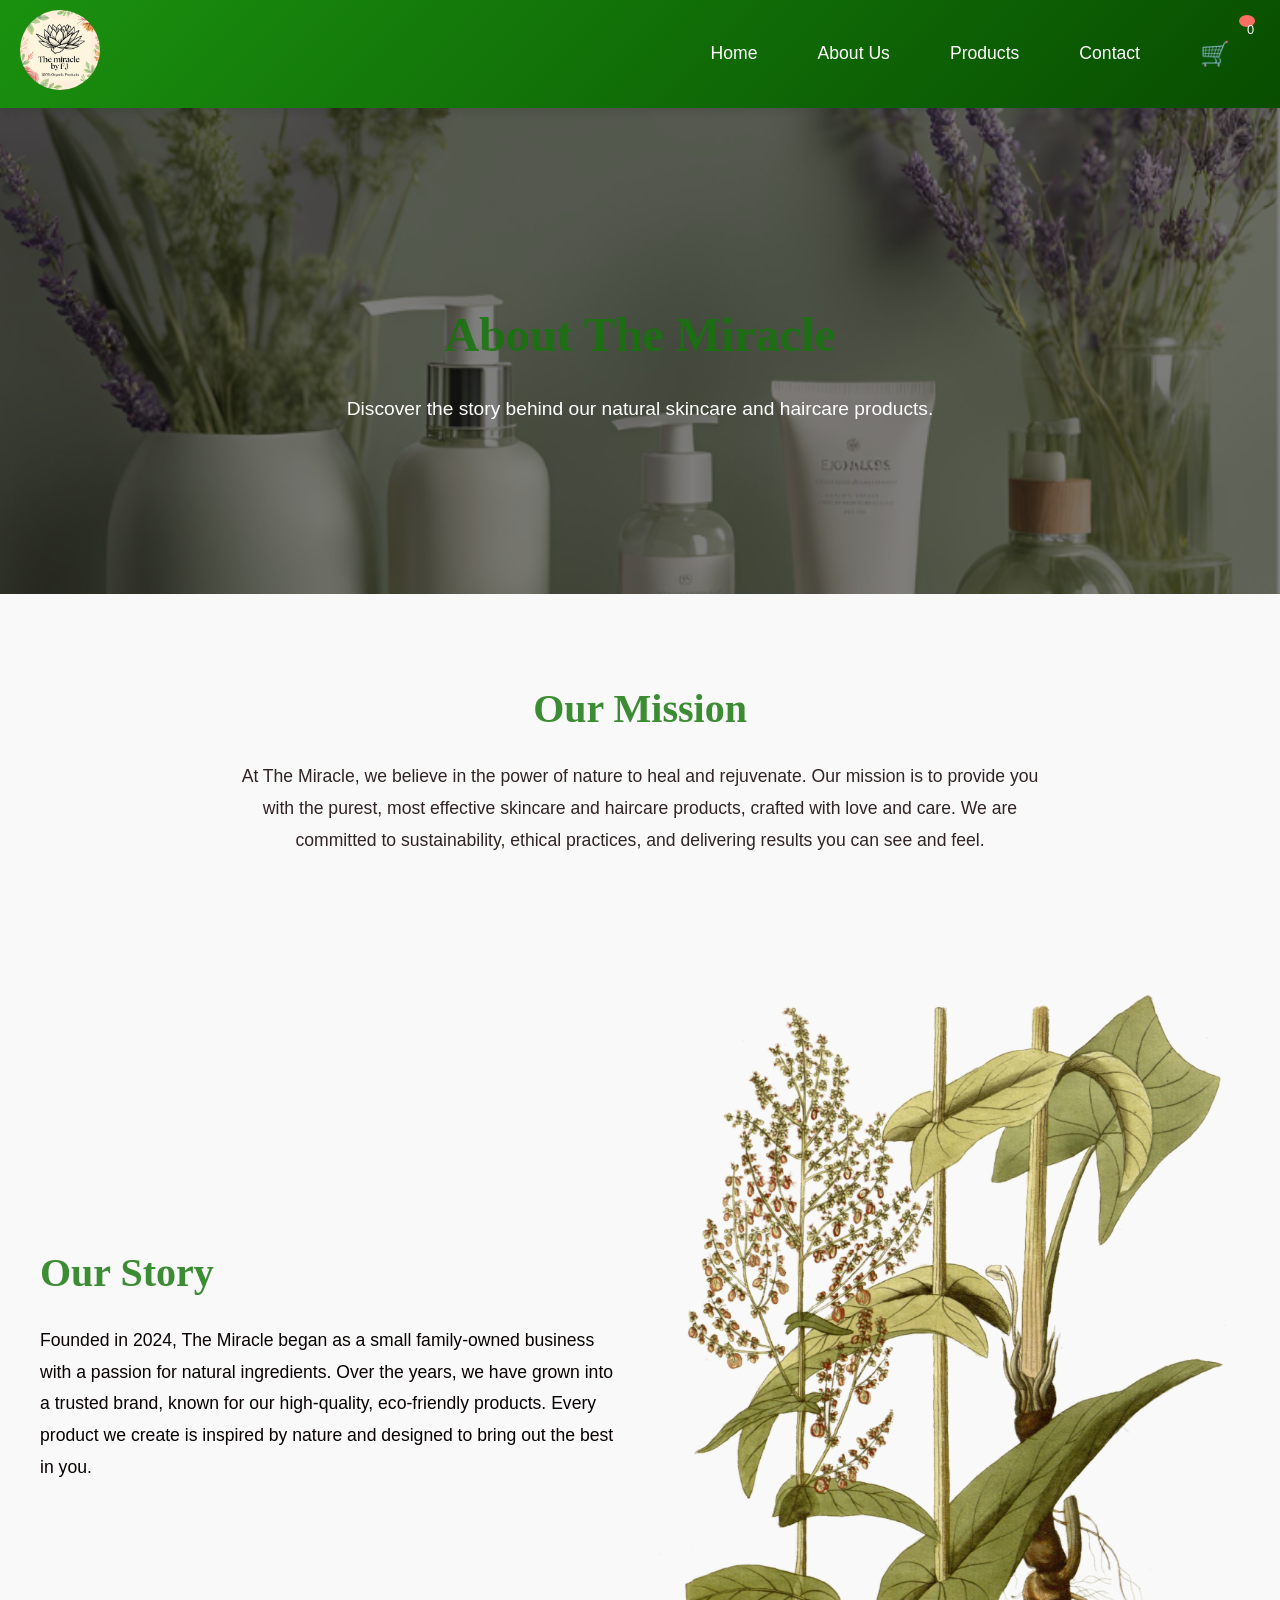
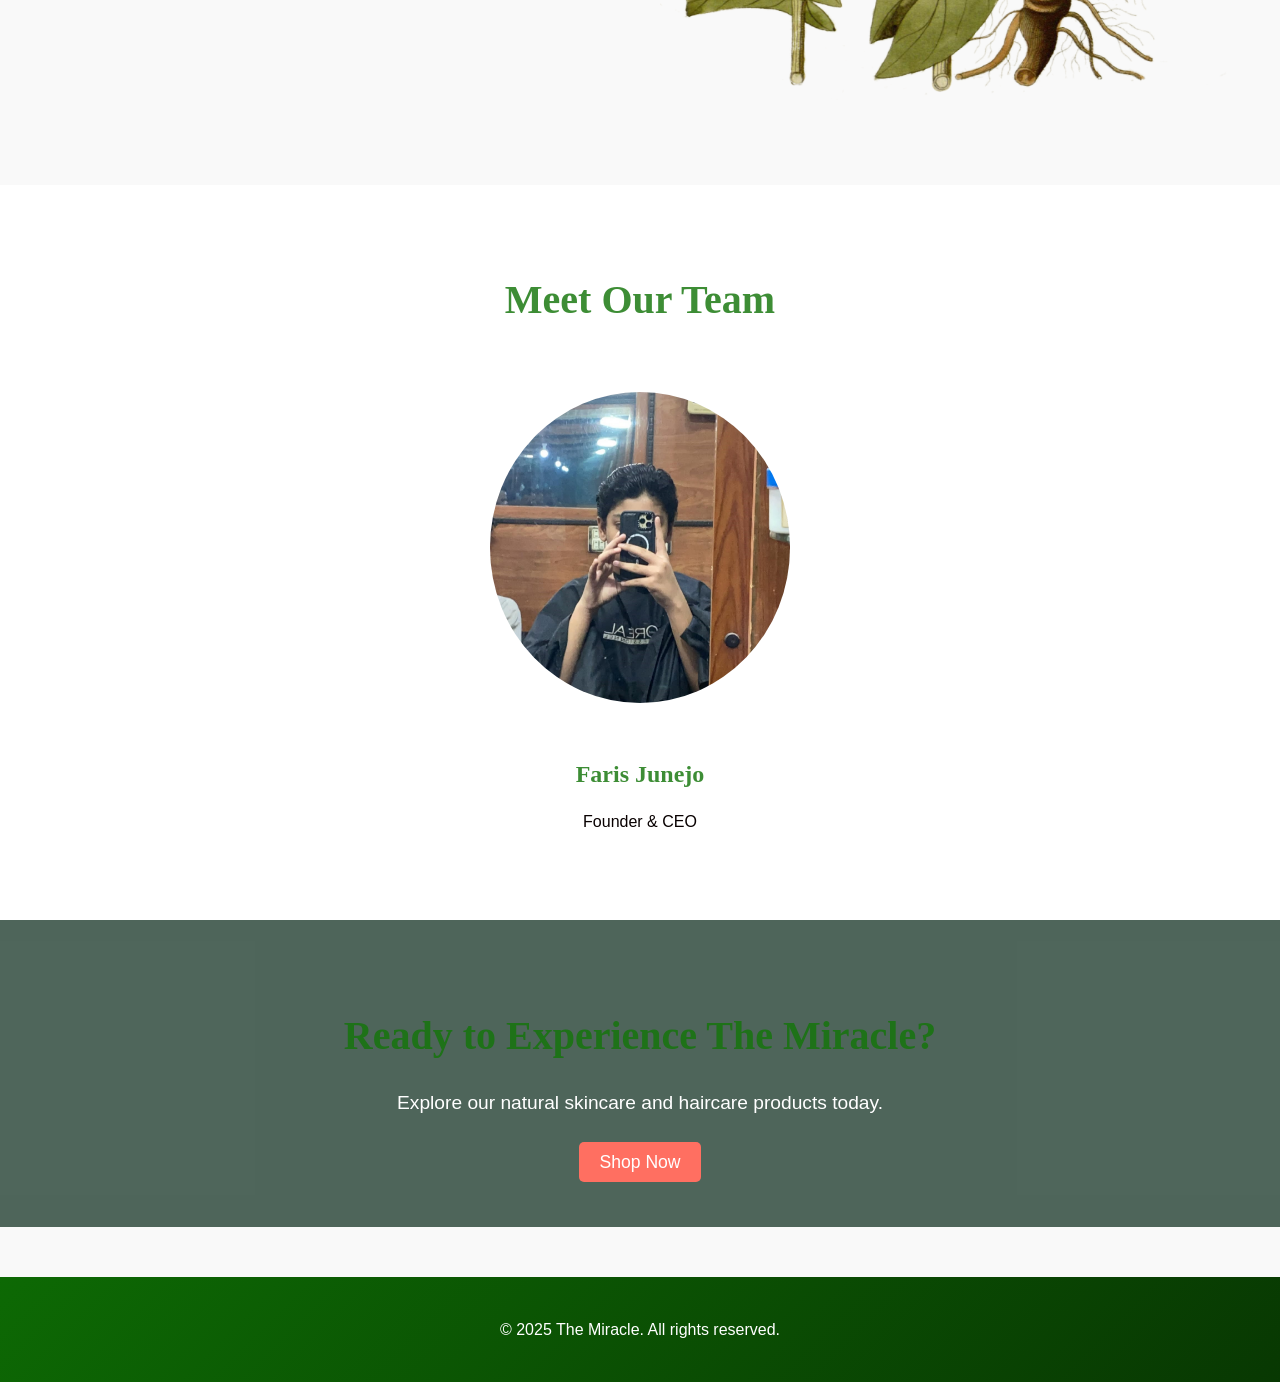
==== commit a42141de: "logo changed" ====
--- a/about.html
+++ b/about.html
@@ -10,7 +10,7 @@
 <body>
   <header>
     <div class="logo">
-      <img src="images/logo.jpg" alt="The Miracle Logo">
+      <img src="images/logo.jpeg" alt="The Miracle Logo">
     </div>
 
     <span class="menu-toggle">&#9776;</span>
--- a/styles/style.css
+++ b/styles/style.css
@@ -1299,3 +1299,27 @@
     margin: 0 5px;
   }
 }
+
+/* Menu toggle button */
+.menu-toggle {
+  display: none;
+  font-size: 2rem;
+  color: white;
+  cursor: pointer;
+  z-index: 9999;
+  position: absolute;
+  right: 20px;
+  top: 25px;
+}
+
+/* Make it visible only on mobile */
+@media (max-width: 991px) {
+  .menu-toggle {
+    display: block;
+  }
+
+  header {
+    position: relative;
+  }
+}
+
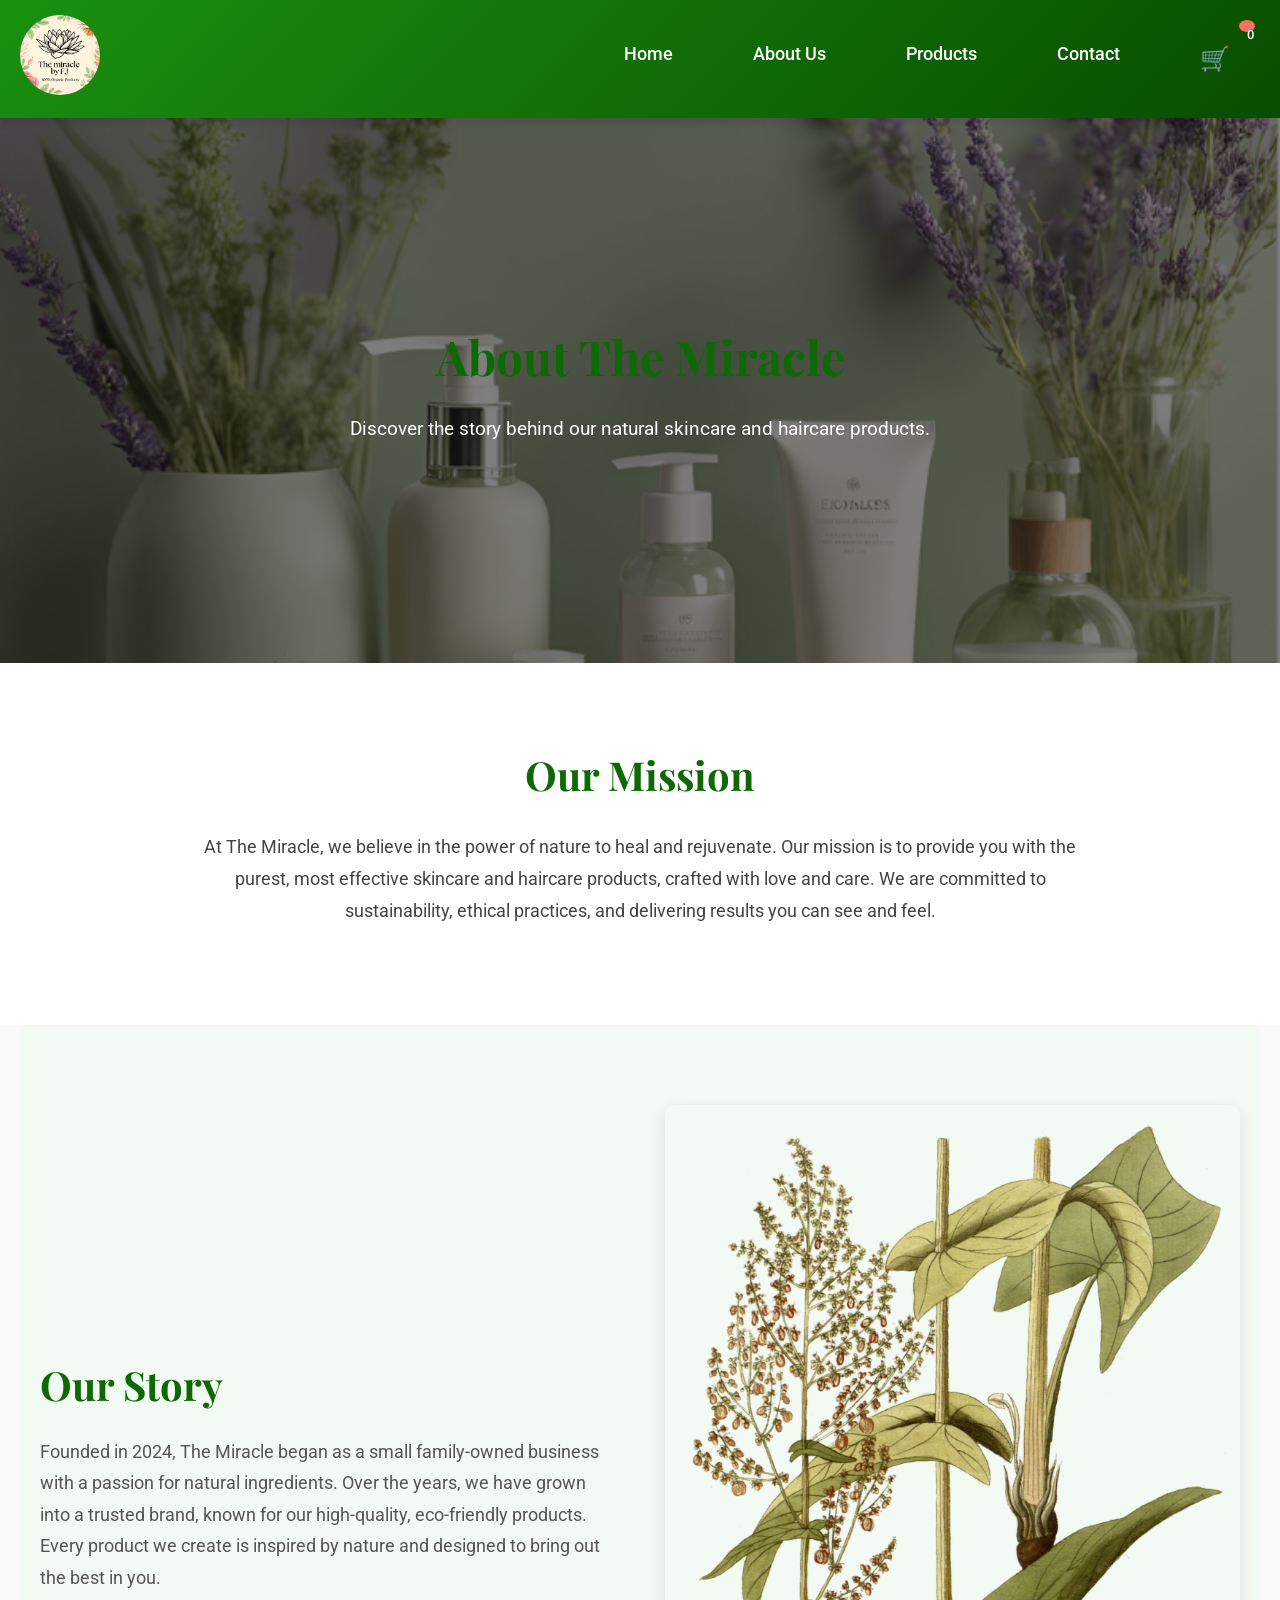
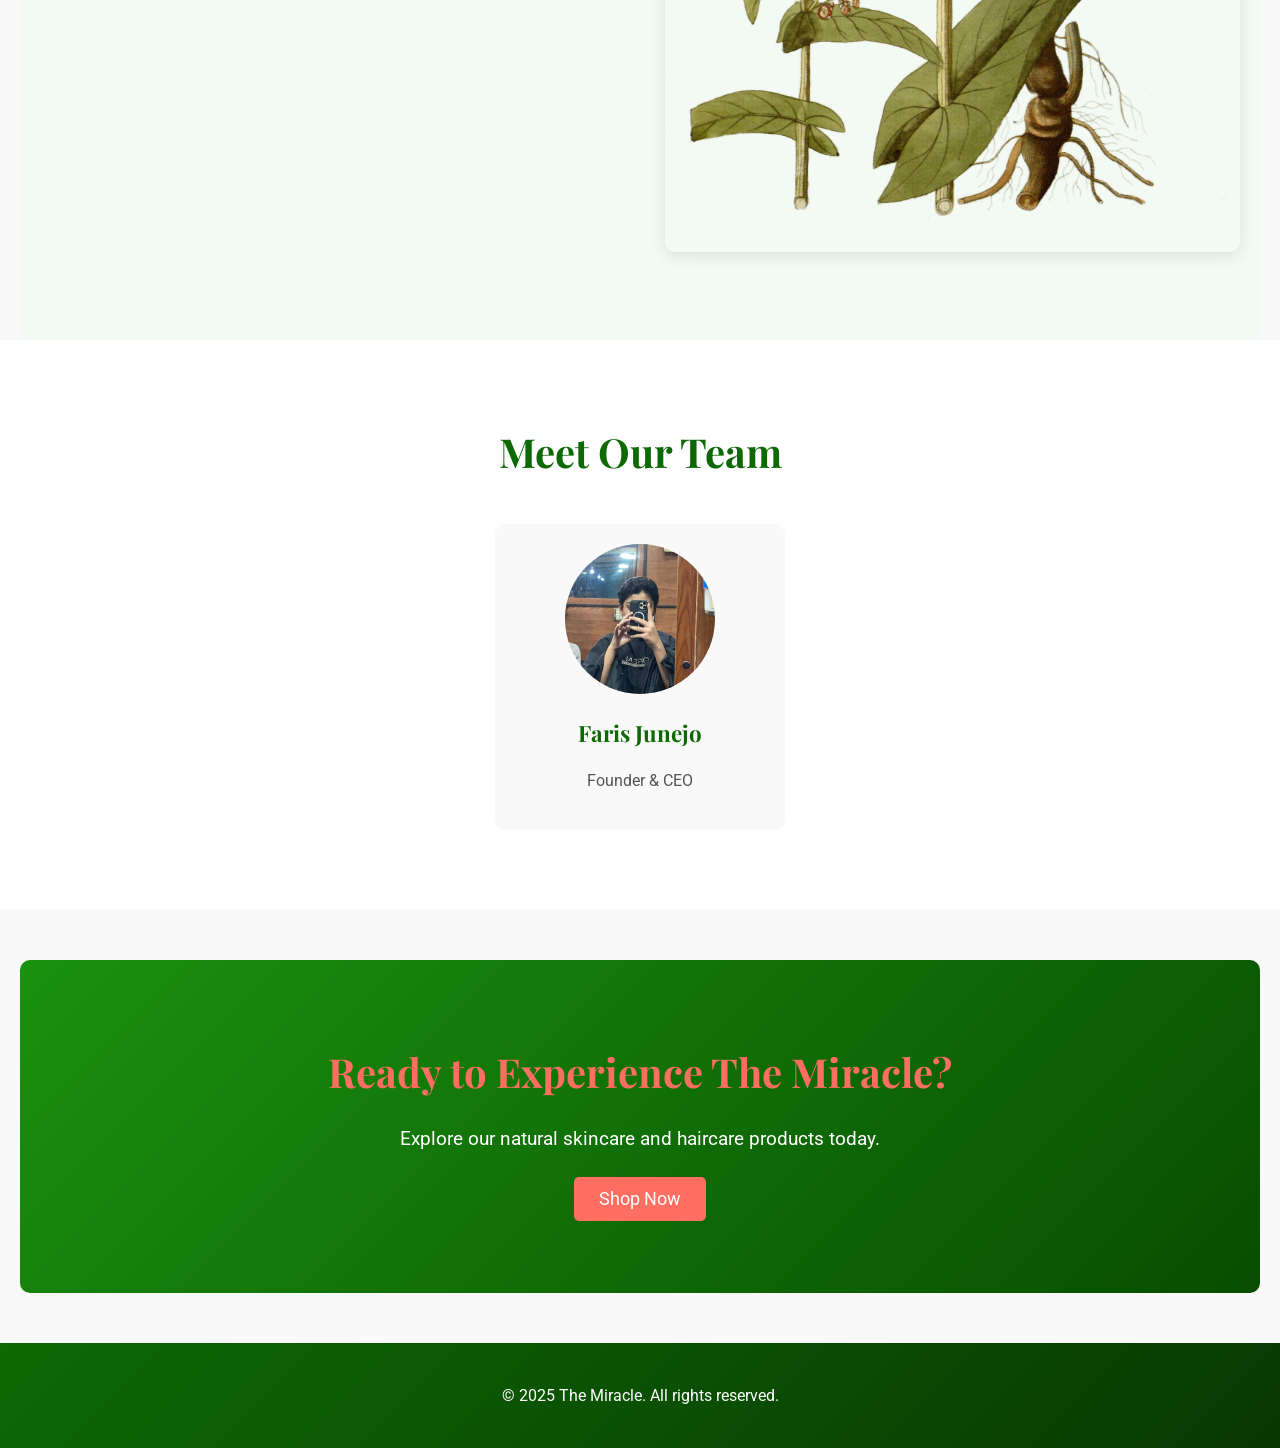
==== commit be9c9803: "hm" ====
--- a/about.html
+++ b/about.html
@@ -19,7 +19,14 @@
       <ul>
         <li><a href="index.html">Home</a></li>
         <li><a href="about.html">About Us</a></li>
-        <li><a href="products.html">Products</a></li>
+<li class="has-dropdown">
+  <a href="products.html">Products</a>
+  <ul class="dropdown">
+  <li><a href="products.html?category=skincare">Skincare</a></li>
+  <li><a href="products.html?category=haircare">Haircare</a></li>
+  <li><a href="products.html?category=bodycare">Bodycare</a></li>
+</ul>
+</li>
         <li><a href="contact.html">Contact</a></li>
         <li><a href="cart.html" class="cart-icon" data-count="0">&#128722;</a></li>
       </ul>
--- a/styles/style.css
+++ b/styles/style.css
@@ -1,771 +1,11 @@
-/* General Styles */
-body {
-    font-family: Arial, sans-serif;
-    margin: 0;
-    padding: 0;
-    line-height: 1.6;
-  }
-  
-/* Logo Styling */
-header .logo img {
-  height: 80px; /* Adjust height as needed */
-  border-radius: 50%;
-  transition: transform 0.3s ease;
-}
-
-header .logo img:hover {
-  transform: scale(1.1); /* Add a hover effect */
-}
-
-/* Header Styling */
-header {
-  background: #0d6904;
-  color: #fff;
-  padding: 10px 0;
-  text-align: center;
-  position: sticky;
-  top: 0;
-  z-index: 1000;
-  display: flex;
-  justify-content: space-between;
-  align-items: center;
-  padding: 10px 20px;
-}
-
-nav ul {
-  list-style: none;
-  padding: 0;
-  margin: 0;
-  display: flex;
-  align-items: center;
-}
-
-nav ul li {
-  margin: 0 15px;
-}
-
-nav ul li a {
-  color: #fff;
-  text-decoration: none;
-  font-size: 1.1rem;
-  padding: 10px 15px;
-  display: inline-block;
-  transition: all 0.3s ease;
-}
-  
-  /* Hover Effect */
-  nav ul li a:hover {
-    color: #ff6f61;
-    transform: translateY(-5px); /* Pop-up effect */
-  }
-  
-  /* Optional: Add a subtle underline on hover */
-  nav ul li a::after {
-    content: '';
-    display: block;
-    width: 0;
-    height: 2px;
-    background: #ff6f61;
-    transition: width 0.3s ease;
-  }
-  
-  nav ul li a:hover::after {
-    width: 100%;
-  }
-  
-  /* Optional: Add a dropdown menu for future use */
-  nav ul li .dropdown {
-    display: none;
-    position: absolute;
-    top: 100%;
-    left: 0;
-    background: #0d6904;
-    padding: 10px 0;
-    border-radius: 5px;
-    box-shadow: 0 4px 8px rgba(0, 0, 0, 0.2);
-  }
-  
-  nav ul li:hover .dropdown {
-    display: block;
-  }
-  
-  nav ul li .dropdown li {
-    margin: 0;
-    padding: 10px 20px;
-  }
-  
-  nav ul li .dropdown li a {
-    color: #fff;
-    font-size: 1rem;
-  }
-  
-  nav ul li .dropdown li a:hover {
-    color: #ff6f61;
-  }
-
-  
-  .btn {
-    background: #ff6f61;
-    color: #fff;
-    padding: 10px 20px;
-    text-decoration: none;
-    border-radius: 5px;
-  }
-  
-  .features {
-    display: flex;
-    justify-content: space-around;
-    padding: 50px 20px;
-    text-align: center;
-  }
-  
-  .feature {
-    flex: 1;
-    margin: 0 20px;
-  }
-  
-  .products {
-    padding: 50px 20px;
-    text-align: center;
-  }
-  
-  .product-list {
-    display: flex;
-    justify-content: space-around;
-    flex-wrap: wrap;
-  }
-  
-  .product {
-    flex: 1;
-    margin: 20px;
-    max-width: 300px;
-  }
-  
-  .product img {
-    width: 100%;
-    border-radius: 10px;
-  }
-  
-  .contact {
-    padding: 50px 20px;
-    text-align: center;
-  }
-  
-  .contact form {
-    max-width: 600px;
-    margin: 0 auto;
-    text-align: left;
-  }
-  
-  .contact label {
-    display: block;
-    margin: 10px 0 5px;
-  }
-  
-  .contact input, .contact textarea {
-    width: 100%;
-    padding: 10px;
-    margin-bottom: 20px;
-    border: 1px solid #ccc;
-    border-radius: 5px;
-  }
-  
-
-
-  @media (max-width: 768px) {
-    .features, .product-list {
-      flex-direction: column;
-      align-items: center;
-    }
-  
-    .feature, .product {
-      margin: 20px 0;
-      max-width: 100%;
-    }
-  
-    .hero-content h1 {
-      font-size: 2rem;
-    }
-  
-    nav ul li {
-      display: block;
-      margin: 10px 0;
-    }
-  }
-
-
-.btn:hover {
-    background: #e65a50;
-    transition: background 0.3s ease;
-  }
-  
-  nav ul li a:hover {
-    color: #ff6f61;
-    transition: color 0.3s ease;
-  }
-  
-  .product img:hover {
-    transform: scale(1.05);
-    transition: transform 0.3s ease;
-  }
-
-  @import url('https://fonts.googleapis.com/css2?family=Playfair+Display:wght@700&family=Roboto:wght@400;700&display=swap');
-
-body {
-  font-family: 'Roboto', sans-serif;
-}
-
-h1, h2, h3 {
-  font-family: 'Playfair Display', serif;
-}
-
-/* Footer Styling */
-footer {
-  background: #0d6904;
-  color: #fff;
-  text-align: center;
-  padding: 40px 20px;
-  margin-top: 50px;
-}
-
-footer .social-icons {
-  margin-bottom: 20px;
-}
-
-footer .social-icons a {
-  color: #fff;
-  margin: 0 10px;
-  font-size: 1.5rem;
-  text-decoration: none;
-  transition: color 0.3s ease;
-}
-
-footer .social-icons a:hover {
-  color: #ff6f61;
-}
-
-footer p {
-  margin: 0;
-  font-size: 1rem;
-}
-
-  /* Form Styling */
-.contact input, .contact textarea {
-    width: 100%;
-    padding: 10px;
-    margin-bottom: 20px;
-    border: 1px solid #ccc;
-    border-radius: 5px;
-    font-size: 1rem;
-  }
-  
-  .contact input:focus, .contact textarea:focus {
-    border-color: #ff6f61;
-    outline: none;
-    box-shadow: 0 0 5px rgba(255, 111, 97, 0.5);
-  }
-  
-  .contact button {
-    background: #ff6f61;
-    color: #fff;
-    padding: 10px 20px;
-    border: none;
-    border-radius: 5px;
-    cursor: pointer;
-    font-size: 1rem;
-  }
-  
-  .contact button:hover {
-    background: #e65a50;
-    transition: background 0.3s ease;
-  }
-
-  /* Hero Section Overlay */
-.hero {
-    position: relative;
-    background: url('../images/hero2.png') no-repeat center center/cover;
-    color: #fff;
-    padding: 300px 20px;
-    text-align: center;
-  }
-  
-  .hero::before {
-    content: '';
-    position: absolute;
-    top: 0;
-    left: 0;
-    right: 0;
-    bottom: 0;
-    background: rgba(0, 0, 0, 0.5);
-  }
-  
-  .hero-content {
-    position: relative;
-    z-index: 1;
-  }
-
-  .product {
-    flex: 1;
-    margin: 20px;
-    max-width: 300px;
-    background: #fff;
-    border-radius: 10px;
-    box-shadow: 0 4px 8px rgba(0, 0, 0, 0.1);
-    overflow: hidden;
-    transition: transform 0.3s ease, box-shadow 0.3s ease;
-    display: flex;
-    flex-direction: column; /* Ensure content stacks vertically */
-  }
-  
-  .product:hover {
-    transform: translateY(-10px);
-    box-shadow: 0 8px 16px rgba(0, 0, 0, 0.2);
-  }
-  
-  .product img {
-    width: 100%;
-    height: 200px; /* Set a fixed height for consistency */
-    object-fit: cover; /* Ensures the image covers the area without distortion */
-    border-radius: 10px 10px 0 0; /* Match the container's border radius */
-  }
-  
-  .product .content {
-    padding: 15px;
-    flex: 1; /* Allow the content to take up remaining space */
-    display: flex;
-    flex-direction: column;
-    justify-content: space-between; /* Space out title and description */
-  }
-  
-  .product h3 {
-    margin: 0 0 10px;
-    font-size: 1.5rem;
-  }
-  
-  .product p {
-    margin: 0;
-    color: #666;
-  }
-  
-  .product .btn {
-    margin-top: 15px;
-    margin-bottom: 15px;
-    border: none;
-  }
-
-/* Cart Icon */
-.cart-icon {
-  position: relative;
-  font-size: 1.5rem;
-  color: #fff;
-  margin-left: auto;
-  cursor: pointer;
-}
-
-.cart-icon::after {
-  content: attr(data-count);
-  position: absolute;
-  top: -10px;
-  right: -10px;
-  background: #ff6f61;
-  color: #fff;
-  font-size: 0.8rem;
-  padding: 5px 8px;
-  border-radius: 50%;
-} 
-
-  /* About Hero Section */
-.about-hero {
-  background: url('../images/hero2.png') no-repeat center center/cover;
-  color: #fff;
-  padding: 150px 20px;
-  text-align: center;
-  position: relative;
-}
-
-.about-hero::before {
-  content: '';
-  position: absolute;
-  top: 0;
-  left: 0;
-  right: 0;
-  bottom: 0;
-  background: rgba(0, 0, 0, 0.5);
-}
-
-.about-hero-content {
-  position: relative;
-  z-index: 1;
-}
-
-.about-hero h1 {
-  font-size: 3rem;
-  margin-bottom: 20px;
-}
-
-.about-hero p {
-  font-size: 1.2rem;
-}
-
-/* Mission Section */
-.mission {
-  padding: 50px 20px;
-  text-align: center;
-  background: #f9f9f9;
-}
-
-.mission-content {
-  max-width: 800px;
-  margin: 0 auto;
-}
-
-.mission h2 {
-  font-size: 2.5rem;
-  margin-bottom: 20px;
-}
-
-.mission p {
-  font-size: 1.1rem;
-  line-height: 1.8;
-  color: #0f0000da;
-}
-
-/* Story Section */
-.story {
-  display: flex;
-  align-items: center;
-  padding: 50px 20px;
-  max-width: 1200px;
-  margin: 0 auto;
-}
-
-.story-content {
-  flex: 1;
-  padding-right: 40px;
-}
-
-.story-content h2 {
-  font-size: 2.5rem;
-  margin-bottom: 20px;
-}
-
-.story-content p {
-  font-size: 1.1rem;
-  line-height: 1.8;
-  color: #080000;
-}
-
-.story-image {
-  flex: 1;
-}
-
-.story-image img {
-  width: 100%;
-  border-radius: 10px;
-}
-
-/* Team Section */
-.team {
-  padding: 50px 20px;
-  text-align: center;
-  background: #ffffff;
-}
-
-.team h2 {
-  font-size: 2.5rem;
-  margin-bottom: 40px;
-}
-
-.team-members {
-  display: flex;
-  justify-content: space-around;
-  flex-wrap: wrap;
-}
-
-.team-member {
-  flex: 1;
-  margin: 20px;
-  max-width: 300px;
-}
-
-.team-member img {
-  width: 100%;
-  border-radius: 50%;
-  margin-bottom: 20px;
-}
-
-.team-member h3 {
-  font-size: 1.5rem;
-  margin-bottom: 10px;
-}
-
-.team-member p {
-  font-size: 1rem;
-  color: #080000;
-}
-
-/* Call-to-Action Section */
-.cta {
-  padding: 50px 20px;
-  text-align: center;
-  background: #173627c0;
-  color: #fff;
-}
-
-.cta h2 {
-  font-size: 2.5rem;
-  margin-bottom: 20px;
-}
-
-.cta p {
-  font-size: 1.2rem;
-  margin-bottom: 30px;
-}
-
-.cta .btn {
-  background: #ff6f61;
-  color: #ffffff;
-  padding: 10px 20px;
-  font-size: 1.1rem;
-}
-
-
-.cart {
-  padding: 50px 20px;
-  max-width: 1200px;
-  margin: 0 auto;
-}
-
-.cart h1 {
-  font-size: 2.5rem;
-  margin-bottom: 40px;
-  text-align: center;
-}
-
-.cart-items {
-  margin-bottom: 40px;
-}
-
-.cart-item {
-  display: flex;
-  justify-content: space-between;
-  align-items: center;
-  padding: 20px;
-  border-bottom: 1px solid #ddd;
-  background: #fff;
-  border-radius: 10px;
-  margin-bottom: 10px;
-  box-shadow: 0 4px 8px rgba(0, 0, 0, 0.1);
-}
-
-.cart-item:last-child {
-  border-bottom: none;
-}
-
-.item-info h3 {
-  font-size: 1.2rem;
-  margin-bottom: 10px;
-}
-
-.item-info p {
-  color: #777;
-}
-
-.item-total p {
-  font-size: 1.2rem;
-  font-weight: bold;
-}
-
-.remove-item {
-  background: #ff6f61;
-  color: #fff;
-  padding: 5px 10px;
-  border: none;
-  border-radius: 5px;
-  cursor: pointer;
-}
-
-.remove-item:hover {
-  background: #e65a50;
-}
-
-.cart-summary {
-  text-align: right;
-  margin-top: 40px;
-  padding: 20px;
-  background: #f9f9f9;
-  border-radius: 10px;
-  box-shadow: 0 4px 8px rgba(0, 0, 0, 0.1);
-}
-
-.cart-summary h3 {
-  font-size: 1.5rem;
-  margin-bottom: 20px;
-}
-
-.checkout {
-  background: #333;
-  color: #fff;
-  padding: 10px 20px;
-  font-size: 1.1rem;
-  border: none;
-  border-radius: 5px;
-  cursor: pointer;
-}
-
-.checkout:hover {
-  background: #555;
-}
-
-.checkout-form {
-  margin-top: 40px;
-  padding: 20px;
-  background: #fff;
-  border-radius: 10px;
-  box-shadow: 0 4px 8px rgba(0, 0, 0, 0.1);
-}
-
-.checkout-form h2 {
-  font-size: 1.8rem;
-  margin-bottom: 20px;
-  text-align: center;
-}
-
-.form-group {
-  margin-bottom: 20px;
-}
-
-.form-group label {
-  display: block;
-  font-size: 1rem;
-  margin-bottom: 5px;
-  color: #333;
-}
-
-.form-group input,
-.form-group textarea {
-  width: 100%;
-  padding: 10px;
-  font-size: 1rem;
-  border: 1px solid #ccc;
-  border-radius: 5px;
-  transition: border-color 0.3s ease, box-shadow 0.3s ease;
-}
-
-.form-group input:focus,
-.form-group textarea:focus {
-  border-color: #ff6f61;
-  outline: none;
-  box-shadow: 0 0 5px rgba(255, 111, 97, 0.5);
-}
-
-.form-group textarea {
-  resize: vertical;
-}
-
-.checkout-form .btn {
-  width: 100%;
-  padding: 10px;
-  font-size: 1.1rem;
-  background: #ff6f61;
-  color: #fff;
-  border: none;
-  border-radius: 5px;
-  cursor: pointer;
-  transition: background 0.3s ease;
-}
-
-.checkout-form .btn:hover {
-  background: #e65a50;
-}
-
-/* Add animations */
-@keyframes fadeIn {
-  from {
-    opacity: 0;
-    transform: translateY(20px);
-  }
-  to {
-    opacity: 1;
-    transform: translateY(0);
-  }
-}
-
-.product, .cart-item, .checkout-form {
-  animation: fadeIn 0.5s ease-in-out;
-}
-
-@media (max-width: 768px) {
-  .hero {
-    padding: 150px 20px;
-  }
-
-  .hero h1 {
-    font-size: 2rem;
-  }
-
-  .features, .product-list, .team-members {
-    flex-direction: column;
-    align-items: center;
-  }
-
-  .feature, .product, .team-member {
-    margin: 20px 0;
-    max-width: 100%;
-  }
-
-  .story {
-    flex-direction: column;
-    text-align: center;
-  }
-
-  .story-content {
-    padding-right: 0;
-    margin-bottom: 20px;
-  }
-
-  .cart-item {
-    flex-direction: column;
-    text-align: center;
-  }
-
-  .item-total {
-    margin-top: 10px;
-  }
-}
-
-/* Search Bar Styling */
-.search-bar {
-  display: flex;
-  justify-content: center;
-  margin-bottom: 30px;
-}
-
-.search-bar input {
-  width: 300px;
-  padding: 10px;
-  font-size: 1rem;
-  border: 1px solid #ccc;
-  border-radius: 5px 0 0 5px;
-  outline: none;
-}
-
-.search-bar .search-btn {
-  padding: 10px 20px;
-  font-size: 1rem;
-  background: #ff6f61;
-  color: #fff;
-  border: none;
-  border-radius: 0 5px 5px 0;
-  cursor: pointer;
-  transition: background 0.3s ease;
-}
-
-.search-bar .search-btn:hover {
-  background: #e65a50;
-}
-
-/* General Styles */
+/* ============================= */
+/*        GOOGLE FONTS           */
+/* ============================= */
+@import url('https://fonts.googleapis.com/css2?family=Playfair+Display:wght@700&family=Roboto:wght@400;700&display=swap');
+
+/* ============================= */
+/*        GENERAL STYLES         */
+/* ============================= */
 body {
   font-family: 'Roboto', sans-serif;
   margin: 0;
@@ -773,14 +13,35 @@
   line-height: 1.6;
   color: #333;
   background: #f9f9f9;
+  overflow-x: hidden;
 }
 
 h1, h2, h3 {
   font-family: 'Playfair Display', serif;
   color: #13740ad2;
-}
-
-/* Logo Styling */
+  margin: 0 0 15px;
+}
+
+a {
+  text-decoration: none;
+}
+
+/* ============================= */
+/*           HEADER              */
+/* ============================= */
+header {
+  background: linear-gradient(135deg, #1a910f, #084d00);
+  color: #fff;
+  display: flex;
+  justify-content: space-between;
+  align-items: center;
+  padding: 10px 20px;
+  position: sticky;
+  top: 0;
+  z-index: 1000;
+  box-shadow: 0 4px 10px rgba(0,0,0,0.1);
+}
+
 header .logo img {
   height: 80px;
   border-radius: 50%;
@@ -791,50 +52,31 @@
   transform: scale(1.1);
 }
 
-/* Header Styling */
-header {
-  background: linear-gradient(135deg, #1a910f, #084d00);
-  color: #fff;
-  padding: 10px 0;
-  text-align: center;
-  position: sticky;
-  top: 0;
-  z-index: 1000;
-  display: flex;
-  justify-content: space-between;
-  align-items: center;
-  padding: 10px 20px;
-  box-shadow: 0 4px 10px rgba(0, 0, 0, 0.1);
-}
-
 nav ul {
+  display: flex;
   list-style: none;
   padding: 0;
   margin: 0;
-  display: flex;
-  align-items: center;
 }
 
 nav ul li {
   margin: 0 15px;
+  position: relative;
 }
 
 nav ul li a {
   color: #fff;
-  text-decoration: none;
   font-size: 1.1rem;
   padding: 10px 15px;
   display: inline-block;
   transition: all 0.3s ease;
 }
 
-/* Hover Effect */
 nav ul li a:hover {
-  color: #ffd700; /* Gold color for hover */
-  transform: translateY(-5px);
-}
-
-/* Underline Effect */
+  color: #ffd700;
+  transform: translateY(-3px);
+}
+
 nav ul li a::after {
   content: '';
   display: block;
@@ -848,52 +90,99 @@
   width: 100%;
 }
 
-/* Dropdown Menu */
-nav ul li .dropdown {
+
+/* Hamburger Menu */
+.menu-toggle {
   display: none;
+  font-size: 2rem;
+  color: #fff;
+  cursor: pointer;
+  z-index: 9999;
   position: absolute;
-  top: 100%;
-  left: 0;
-  background: #0d6904;
-  padding: 10px 0;
+  right: 20px;
+  top: 25px;
+}
+
+/* Cart Icon */
+.cart-icon {
+  position: relative;
+  font-size: 1.5rem;
+  color: #fff;
+  cursor: pointer;
+  margin-left: auto;
+}
+
+.cart-icon::after {
+  content: attr(data-count);
+  position: absolute;
+  top: -10px;
+  right: -10px;
+  background: #ff6f61;
+  color: #fff;
+  font-size: 0.8rem;
+  padding: 5px 8px;
+  border-radius: 50%;
+}
+
+/* ============================= */
+/*           BUTTONS             */
+/* ============================= */
+.btn, .contact button, .checkout-form .btn {
+  background: #ff6f61;
+  color: #fff;
+  padding: 10px 20px;
   border-radius: 5px;
-  box-shadow: 0 4px 8px rgba(0, 0, 0, 0.2);
-}
-
-nav ul li:hover .dropdown {
-  display: block;
-}
-
-nav ul li .dropdown li {
-  margin: 0;
-  padding: 10px 20px;
-}
-
-nav ul li .dropdown li a {
-  color: #fff;
-  font-size: 1rem;
-}
-
-nav ul li .dropdown li a:hover {
-  color: #ffd700;
-}
-
-/* Buttons */
-.btn {
-  background: #ff6f61;
-  color: #fff;
-  padding: 10px 20px;
-  text-decoration: none;
-  border-radius: 5px;
-  transition: background 0.3s ease, transform 0.3s ease;
-}
-
-.btn:hover {
+  border: none;
+  cursor: pointer;
+  transition: all 0.3s ease;
+}
+
+.btn:hover, .contact button:hover, .checkout-form .btn:hover {
   background: #e65a50;
-  transform: translateY(-3px);
-}
-
-/* Features Section */
+  transform: translateY(-2px);
+}
+
+/* ============================= */
+/*           HERO                */
+/* ============================= */
+.hero, .about-hero {
+  position: relative;
+  background: url('../images/hero2.png') no-repeat center center/cover;
+  color: #fff;
+  text-align: center;
+}
+
+.hero {
+  padding: 300px 20px;
+}
+
+.about-hero {
+  padding: 150px 20px;
+}
+
+.hero::before, .about-hero::before {
+  content: '';
+  position: absolute;
+  top:0; left:0; right:0; bottom:0;
+  background: rgba(0,0,0,0.5);
+}
+
+.hero-content, .about-hero-content {
+  position: relative;
+  z-index: 1;
+}
+
+.hero h1, .about-hero h1 {
+  font-size: 3rem;
+}
+
+.hero p, .about-hero p {
+  font-size: 1.2rem;
+}
+
+/* ============================= */
+/*           FEATURES            */
+/* ============================= */
 .features {
   display: flex;
   justify-content: space-around;
@@ -902,29 +191,26 @@
   background: #fff;
   border-radius: 10px;
   margin: 20px;
-  box-shadow: 0 4px 10px rgba(0, 0, 0, 0.1);
-}
-
-.feature {
-  flex: 1;
-  margin: 0 20px;
+  box-shadow: 0 4px 10px rgba(0,0,0,0.1);
 }
 
 .feature h3 {
   color: #0d6904;
 }
 
-/* Products Section */
+/* ============================= */
+/*           PRODUCTS            */
+/* ============================= */
 .products {
   padding: 50px 20px;
+  background: #f9f9f9;
   text-align: center;
-  background: #f9f9f9;
 }
 
 .product-list {
   display: flex;
+  flex-wrap: wrap;
   justify-content: space-around;
-  flex-wrap: wrap;
 }
 
 .product {
@@ -933,21 +219,24 @@
   max-width: 300px;
   background: #fff;
   border-radius: 10px;
-  box-shadow: 0 4px 8px rgba(0, 0, 0, 0.1);
   overflow: hidden;
+  box-shadow: 0 4px 8px rgba(0,0,0,0.1);
   transition: transform 0.3s ease, box-shadow 0.3s ease;
+  display: flex;
+  flex-direction: column;
 }
 
 .product:hover {
   transform: translateY(-10px);
-  box-shadow: 0 8px 16px rgba(0, 0, 0, 0.2);
+  box-shadow: 0 8px 16px rgba(0,0,0,0.2);
 }
 
 .product img {
   width: 100%;
-  height: 200px;
+  height: 300px;
   object-fit: cover;
   border-radius: 10px 10px 0 0;
+  transition: transform 0.3s ease;
 }
 
 .product .content {
@@ -955,75 +244,144 @@
 }
 
 .product h3 {
-  margin: 0 0 10px;
-  font-size: 1.5rem;
   color: #0d6904;
 }
 
 .product p {
-  margin: 0;
   color: #070000ab;
 }
 
-/* Contact Section */
+/* ============================= */
+/*           CONTACT             */
+/* ============================= */
 .contact {
   padding: 50px 20px;
-  text-align: center;
+  max-width: 600px;
+  margin: 20px auto;
   background: #fff;
   border-radius: 10px;
-  margin: 20px;
-  box-shadow: 0 4px 10px rgba(0, 0, 0, 0.1);
+  box-shadow: 0 4px 10px rgba(0,0,0,0.1);
 }
 
 .contact form {
-  max-width: 600px;
+  display: flex;
+  flex-direction: column;
+}
+
+.contact label {
+  margin-bottom: 5px;
+  color: #0d6904;
+}
+
+.contact input, .contact textarea {
+  padding: 10px;
+  margin-bottom: 20px;
+  border-radius: 5px;
+  border: 1px solid #ccc;
+  font-size: 1rem;
+}
+
+.contact input:focus, .contact textarea:focus {
+  border-color: #ff6f61;
+  box-shadow: 0 0 5px rgba(255,111,97,0.5);
+  outline: none;
+}
+
+/* ============================= */
+/*           CART                */
+/* ============================= */
+.cart {
+  padding: 50px 20px;
+  max-width: 1200px;
   margin: 0 auto;
-  text-align: left;
-}
-
-.contact label {
-  display: block;
-  margin: 10px 0 5px;
-  color: #0d6904;
-}
-
-.contact input, .contact textarea {
+}
+
+.cart h1 {
+  text-align: center;
+  margin-bottom: 40px;
+}
+
+.cart-items {
+  margin-bottom: 40px;
+}
+
+.cart-item {
+  display: flex;
+  justify-content: space-between;
+  align-items: center;
+  padding: 20px;
+  background: #fff;
+  border-radius: 10px;
+  margin-bottom: 10px;
+  box-shadow: 0 4px 8px rgba(0,0,0,0.1);
+}
+
+.item-info h3 {
+  margin-bottom: 10px;
+}
+
+.item-total p {
+  font-weight: bold;
+}
+
+.remove-item {
+  background: #ff6f61;
+  color: #fff;
+  border: none;
+  padding: 5px 10px;
+  border-radius: 5px;
+  cursor: pointer;
+}
+
+.remove-item:hover {
+  background: #e65a50;
+}
+
+.cart-summary {
+  text-align: right;
+  padding: 20px;
+  background: #f9f9f9;
+  border-radius: 10px;
+}
+
+.checkout-form {
+  margin-top: 40px;
+  padding: 20px;
+  background: #fff;
+  border-radius: 10px;
+  box-shadow: 0 4px 8px rgba(0,0,0,0.1);
+}
+
+.checkout-form .form-group {
+  margin-bottom: 20px;
+}
+
+.checkout-form label {
+  color: #333;
+}
+
+.checkout-form input, .checkout-form textarea {
   width: 100%;
   padding: 10px;
-  margin-bottom: 20px;
+  border-radius: 5px;
   border: 1px solid #ccc;
-  border-radius: 5px;
   font-size: 1rem;
 }
 
-.contact input:focus, .contact textarea:focus {
+.checkout-form input:focus, .checkout-form textarea:focus {
   border-color: #ff6f61;
+  box-shadow: 0 0 5px rgba(255,111,97,0.5);
   outline: none;
-  box-shadow: 0 0 5px rgba(255, 111, 97, 0.5);
-}
-
-.contact button {
-  background: #ff6f61;
-  color: #fff;
-  padding: 10px 20px;
-  border: none;
-  border-radius: 5px;
-  cursor: pointer;
-  font-size: 1rem;
-  transition: background 0.3s ease;
-}
-
-.contact button:hover {
-  background: #e65a50;
-}
-
-/* Footer Styling */
+}
+
+/* ============================= */
+/*           FOOTER              */
+/* ============================= */
 footer {
   background: linear-gradient(135deg, #0d6904, #083802);
   color: #fff;
   text-align: center;
   padding: 40px 20px;
-  margin-top: 50px;
 }
 
 footer .social-icons {
@@ -1034,7 +392,6 @@
   color: #fff;
   margin: 0 10px;
   font-size: 1.5rem;
-  text-decoration: none;
   transition: color 0.3s ease;
 }
 
@@ -1042,124 +399,22 @@
   color: #ffd700;
 }
 
-footer p {
-  margin: 0;
-  font-size: 1rem;
-}
-
-/* Cart Icon */
-.cart-icon {
-  position: relative;
-  font-size: 1.5rem;
-  color: #fff;
-  margin-left: auto;
-  cursor: pointer;
-}
-
-.cart-icon::after {
-  content: attr(data-count);
-  position: absolute;
-  top: -10px;
-  right: -10px;
-  background: #ff6f61;
-  color: #fff;
-  font-size: 0.8rem;
-  padding: 5px 8px;
-  border-radius: 50%;
-}
-
-/* Hero Section */
-.hero {
-  position: relative;
-  background: url('../images/hero2.png') no-repeat center center/cover;
-  color: #fff;
-  padding: 300px 20px;
-  text-align: center;
-}
-
-.hero::before {
-  content: '';
-  position: absolute;
-  top: 0;
-  left: 0;
-  right: 0;
-  bottom: 0;
-  background: rgba(0, 0, 0, 0.5);
-}
-
-.hero-content {
-  position: relative;
-  z-index: 1;
-}
-
-.hero h1 {
-  font-size: 3rem;
-  margin-bottom: 20px;
-}
-
-.hero p {
-  font-size: 1.2rem;
-}
-
-/* Media Queries */
-@media (max-width: 768px) {
-  .hero {
-    padding: 150px 20px;
-  }
-
-  .features, .product-list, .team-members {
-    flex-direction: column;
-    align-items: center;
-  }
-
-  .feature, .product, .team-member {
-    margin: 20px 0;
-    max-width: 100%;
-  }
-
-  .story {
-    flex-direction: column;
-    text-align: center;
-  }
-
-  .story-content {
-    padding-right: 0;
-    margin-bottom: 20px;
-  }
-
-  .cart-item {
-    flex-direction: column;
-    text-align: center;
-  }
-
-  .item-total {
-    margin-top: 10px;
-  }
-}
-
-/* ------------------------------ */
-/* 🌐 Universal Responsive Tweaks */
-/* ------------------------------ */
-
-html, body {
-  width: 100%;
-  overflow-x: hidden;
-}
-
-/* Prevent fixed widths from breaking on phones */
-img, video {
-  max-width: 100%;
-  height: auto;
-}
-
-/* Header and Navigation */
+/* ============================= */
+/*           ANIMATIONS          */
+/* ============================= */
+@keyframes fadeIn {
+  from { opacity: 0; transform: translateY(20px); }
+  to { opacity: 1; transform: translateY(0); }
+}
+
+.product, .cart-item, .checkout-form {
+  animation: fadeIn 0.5s ease-in-out;
+}
+
+/* ============================= */
+/*           MEDIA QUERIES       */
+/* ============================= */
 @media (max-width: 991px) {
-  header {
-    flex-wrap: wrap;
-    padding: 10px;
-  }
-
-  /* Hide menu by default on smaller screens */
   nav ul {
     display: none;
     flex-direction: column;
@@ -1168,158 +423,1018 @@
     position: absolute;
     top: 70px;
     left: 0;
-    padding: 10px 0;
-    text-align: center;
-  }
-
-  nav ul li {
-    margin: 10px 0;
-  }
-
-  /* Add hamburger button */
+  }
+
+  nav ul.active {
+    display: flex;
+  }
+
   .menu-toggle {
     display: block;
-    font-size: 1.8rem;
-    color: #fff;
-    cursor: pointer;
-  }
-
-  /* When menu is active (add `.active` via JS) */
-  nav ul.active {
-    display: flex;
-  }
-}
-
-/* Hide toggle button on desktop */
-@media (min-width: 992px) {
-  .menu-toggle {
-    display: none;
-  }
-}
-
-/* --------------------------- */
-/* 📦 Sections & Layout Adjust */
-/* --------------------------- */
-
-/* Tablets and below */
+  }
+}
+
 @media (max-width: 768px) {
-  .hero {
-    padding: 120px 20px;
-  }
-
-  .hero h1 {
-    font-size: 2rem;
-  }
-
-  .hero p {
-    font-size: 1rem;
-  }
-
-  .features, 
-  .product-list, 
-  .team-members, 
-  .story {
-    flex-direction: column;
-    align-items: center;
-    text-align: center;
-  }
-
-  .feature, 
-  .product, 
-  .team-member {
-    margin: 20px 0;
-    max-width: 90%;
-  }
-
-  .story-content {
-    padding: 0;
-  }
-
-  .cart-item {
-    flex-direction: column;
-    text-align: center;
-    gap: 10px;
-  }
-
-  .cta h2 {
-    font-size: 2rem;
-  }
-
-  footer {
-    padding: 30px 10px;
-  }
-}
-
-/* -------------------------------- */
-/* 📲 Very Small Phones (≤480px)    */
-/* -------------------------------- */
+  .hero, .about-hero { padding: 150px 20px; }
+  .hero h1, .about-hero h1 { font-size: 2rem; }
+  .features, .product-list, .team-members, .story { flex-direction: column; align-items: center; text-align: center; }
+  .feature, .product, .team-member { margin: 20px 0; max-width: 90%; }
+  .story-content { padding: 0; }
+  .cart-item { flex-direction: column; text-align: center; gap: 10px; }
+  .cta h2 { font-size: 2rem; }
+  footer { padding: 30px 10px; }
+}
+
 @media (max-width: 480px) {
-  body {
-    font-size: 0.9rem;
-  }
-
-  header .logo img {
-    height: 60px;
-  }
-
-  nav ul li a {
-    font-size: 1rem;
-    padding: 8px;
-  }
-
-  .btn, .contact button, .checkout-form .btn {
-    width: 100%;
-    padding: 12px;
-    font-size: 1rem;
-  }
-
-  .hero {
-    padding: 100px 10px;
-  }
-
-  .hero h1 {
-    font-size: 1.6rem;
-  }
-
-  .hero p {
-    font-size: 0.9rem;
-  }
-
-  .product img {
-    height: 160px;
-  }
-
-  .contact form, 
-  .checkout-form {
-    padding: 15px;
-  }
-
-  .footer .social-icons a {
-    font-size: 1.2rem;
-    margin: 0 5px;
-  }
-}
-
-/* Menu toggle button */
+  body { font-size: 0.9rem; }
+  header .logo img { height: 60px; }
+  nav ul li a { font-size: 1rem; padding: 8px; }
+  .btn, .contact button, .checkout-form .btn { width: 100%; font-size: 1rem; padding: 12px; }
+  .hero { padding: 100px 10px; }
+  .hero h1 { font-size: 1.6rem; }
+  .hero p { font-size: 0.9rem; }
+  .product img { max-height: 200px; }
+  .contact form, .checkout-form { padding: 15px; }
+  footer .social-icons a { font-size: 1.2rem; margin: 0 5px; }
+}
+
+/* ============================== */
+/* General Styles */
+/* ============================== */
+body {
+  font-family: 'Roboto', sans-serif;
+  margin: 0;
+  padding: 0;
+  line-height: 1.6;
+  color: #333;
+  background: #f9f9f9;
+}
+
+h1, h2, h3 {
+  font-family: 'Playfair Display', serif;
+  color: #0d6904;
+  margin: 0 0 15px;
+}
+
+/* ============================== */
+/* Header */
+/* ============================== */
+header {
+  display: flex;
+  justify-content: space-between;
+  align-items: center;
+  padding: 15px 20px;
+  background: linear-gradient(135deg, #1a910f, #084d00);
+  position: sticky;
+  top: 0;
+  z-index: 1000;
+  box-shadow: 0 4px 8px rgba(0,0,0,0.1);
+}
+
+header .logo img {
+  height: 80px;
+  border-radius: 50%;
+  transition: transform 0.3s ease;
+}
+
+header .logo img:hover {
+  transform: scale(1.1);
+}
+
+nav ul {
+  list-style: none;
+  display: flex;
+  gap: 20px;
+  margin: 0;
+  padding: 0;
+}
+
+nav ul li a {
+  text-decoration: none;
+  color: #fff;
+  font-weight: 500;
+  font-size: 1.1rem;
+  position: relative;
+  transition: color 0.3s;
+}
+
+nav ul li a:hover {
+  color: #ff6f61;
+}
+
 .menu-toggle {
   display: none;
   font-size: 2rem;
-  color: white;
+  color: #fff;
   cursor: pointer;
-  z-index: 9999;
+}
+
+/* ============================== */
+/* Hero Section */
+/* ============================== */
+.about-hero {
+  position: relative;
+  background: url('../images/hero2.png') no-repeat center center/cover;
+  color: #fff;
+  padding: 200px 20px;
+  text-align: center;
+}
+
+.about-hero::before {
+  content: '';
+  position: absolute;
+  inset: 0;
+  background: rgba(0,0,0,0.5);
+}
+
+.about-hero-content {
+  position: relative;
+  z-index: 1;
+}
+
+.about-hero h1 {
+  font-size: 3rem;
+  margin-bottom: 15px;
+}
+
+.about-hero p {
+  font-size: 1.2rem;
+}
+
+/* ============================== */
+/* Mission Section */
+/* ============================== */
+.mission {
+  background: #ffffff;
+  padding: 80px 20px;
+  text-align: center;
+}
+
+.mission-content {
+  max-width: 900px;
+  margin: 0 auto;
+}
+
+.mission h2 {
+  font-size: 2.5rem;
+  margin-bottom: 25px;
+}
+
+.mission p {
+  font-size: 1.1rem;
+  line-height: 1.8;
+  color: #444;
+}
+
+/* ============================== */
+/* Story Section */
+/* ============================== */
+.story {
+  display: flex;
+  gap: 50px;
+  align-items: center;
+  padding: 80px 20px;
+  max-width: 1200px;
+  margin: 0 auto;
+  flex-wrap: wrap;
+  background: #f3f9f3;
+  border-radius: 10px;
+}
+
+.story-content {
+  flex: 1;
+}
+
+.story-content h2 {
+  font-size: 2.5rem;
+  margin-bottom: 20px;
+}
+
+.story-content p {
+  font-size: 1.1rem;
+  line-height: 1.8;
+  color: #555;
+}
+
+.story-image {
+  flex: 1;
+  text-align: center;
+}
+
+.story-image img {
+  max-width: 100%;
+  border-radius: 10px;
+  box-shadow: 0 4px 15px rgba(0,0,0,0.1);
+}
+
+/* ============================== */
+/* Team Section */
+/* ============================== */
+.team {
+  padding: 80px 20px;
+  text-align: center;
+  background: #ffffff;
+}
+
+.team h2 {
+  font-size: 2.5rem;
+  margin-bottom: 40px;
+}
+
+.team-members {
+  display: flex;
+  justify-content: center;
+  gap: 40px;
+  flex-wrap: wrap;
+}
+
+.team-member {
+  flex: 1;
+  max-width: 250px;
+  background: #f9f9f9;
+  padding: 20px;
+  border-radius: 10px;
+  transition: transform 0.3s, box-shadow 0.3s;
+}
+
+.team-member:hover {
+  transform: translateY(-10px);
+  box-shadow: 0 10px 25px rgba(0,0,0,0.15);
+}
+
+.team-member img {
+  width: 150px;
+  height: 150px;
+  border-radius: 50%;
+  object-fit: cover;
+  margin-bottom: 15px;
+}
+
+.team-member h3 {
+  font-size: 1.4rem;
+  margin-bottom: 5px;
+}
+
+.team-member p {
+  color: #555;
+}
+
+/* ============================== */
+/* CTA Section */
+/* ============================== */
+.cta {
+  background: linear-gradient(135deg, #1a910f, #084d00);
+  color: #fff;
+  padding: 80px 20px;
+  text-align: center;
+  border-radius: 10px;
+  margin: 50px 20px;
+}
+
+.cta h2 {
+  color: #ff6f61;
+  font-size: 2.5rem;
+  margin-bottom: 20px;
+}
+
+.cta p {
+  font-size: 1.2rem;
+  margin-bottom: 30px;
+}
+
+.cta .btn {
+  background: #ff6f61;
+  padding: 12px 25px;
+  font-size: 1.1rem;
+  color: #fff;
+  border-radius: 5px;
+  transition: background 0.3s;
+}
+
+.cta .btn:hover {
+  background: #e65a50;
+}
+
+/* ============================== */
+/* Footer */
+/* ============================== */
+footer {
+  background: linear-gradient(135deg, #0d6904, #083802);
+  color: #fff;
+  text-align: center;
+  padding: 40px 20px;
+}
+
+footer p {
+  margin: 0;
+  font-size: 1rem;
+}
+
+/* ============================== */
+/* Responsive Styles */
+/* ============================== */
+@media (max-width: 992px) {
+  .story {
+    flex-direction: column;
+    text-align: center;
+    gap: 30px;
+  }
+
+  .team-members {
+    flex-direction: column;
+    align-items: center;
+  }
+}
+
+@media (max-width: 480px) {
+  .about-hero h1 {
+    font-size: 2rem;
+  }
+
+  .about-hero p {
+    font-size: 1rem;
+  }
+
+  .mission h2, .story-content h2, .team h2, .cta h2 {
+    font-size: 2rem;
+  }
+
+  .mission p, .story-content p, .team-member p, .cta p {
+    font-size: 1rem;
+  }
+}
+
+/* Hamburger Menu Toggle */
+.menu-toggle {
+  display: none; /* Hidden by default on desktop */
+  font-size: 2rem;
+  color: #fff;
+  cursor: pointer;
+  z-index: 999;
   position: absolute;
   right: 20px;
   top: 25px;
 }
 
-/* Make it visible only on mobile */
+/* Mobile Styles */
 @media (max-width: 991px) {
+  nav ul {
+    display: none; /* Hide menu by default */
+    flex-direction: column;
+    width: 100%;
+    background: linear-gradient(135deg, #1a910f, #084d00);
+    position: absolute;
+    top: 70px;
+    left: 0;
+    padding: 10px 0;
+    text-align: center;
+    border-radius: 0 0 10px 10px;
+  }
+
+  nav ul li {
+    margin: 10px 0;
+  }
+
+  nav ul.active {
+    display: flex; /* Show menu when active */
+  }
+
   .menu-toggle {
     display: block;
   }
-
-  header {
+}
+
+/* Dropdown Menu Styles */
+nav ul li.has-dropdown {
+  position: relative;
+}
+nav ul li .dropdown {
+  display: none;
+  position: absolute;
+  top: 40px;
+  left: 0;
+  background: linear-gradient(135deg, #1a910f, #084d00);
+  border-radius: 5px;
+  box-shadow: 0 4px 8px rgba(0,0,0,0.1);
+  z-index: 1000;
+}
+nav ul li:hover .dropdown {
+  display: block;
+}
+nav ul li .dropdown li {
+  margin: 0;
+}
+nav ul li .dropdown li a {
+  padding: 10px 15px;
+  display: block;
+  white-space: nowrap;
+}
+
+/* Responsive Dropdown for Mobile */
+@media (max-width: 991px) {
+  nav ul li .dropdown {
+    position: static;
+    box-shadow: none;
+    background: none;
+  }
+  nav ul li .dropdown li a {
+    padding: 10px 0;
+  }
+}
+/* End of styles/style.css */
+
+/* ============================= */
+/*        SEARCH BAR STYLING     */
+/* ============================= */
+.search-bar {
+  display: flex;
+  justify-content: center;
+  align-items: center;
+  gap: 10px;
+  max-width: 500px;
+  margin: 30px auto 50px;
+  background: #fff;
+  border-radius: 50px;
+  box-shadow: 0 4px 10px rgba(0, 0, 0, 0.1);
+  padding: 8px 15px;
+  transition: all 0.3s ease;
+}
+
+.search-bar:hover {
+  box-shadow: 0 6px 15px rgba(19, 116, 10, 0.2);
+  transform: translateY(-2px);
+}
+
+.search-bar input {
+  flex: 1;
+  padding: 12px 18px;
+  border: none;
+  border-radius: 50px;
+  font-size: 1rem;
+  outline: none;
+  color: #333;
+  background: transparent;
+}
+
+.search-bar input::placeholder {
+  color: #999;
+}
+
+.search-bar .btn.search-btn {
+  display: flex;
+  align-items: center;
+  gap: 8px;
+  background: linear-gradient(135deg, #1a910f, #084d00);
+  color: #fff;
+  border: none;
+  border-radius: 50px;
+  padding: 12px 25px;
+  font-size: 1rem;
+  font-weight: bold;
+  cursor: pointer;
+  transition: all 0.3s ease;
+}
+
+.search-bar .btn.search-btn i {
+  font-size: 1.1rem;
+}
+
+.search-bar .btn.search-btn:hover {
+  background: #0d6904;
+  transform: scale(1.05);
+}
+
+/* Responsive Search Bar */
+@media (max-width: 480px) {
+  .search-bar {
+    flex-direction: column;
+    gap: 10px;
+    max-width: 90%;
+    padding: 12px;
+  }
+
+  .search-bar input,
+  .search-bar .btn.search-btn {
+    width: 100%;
+    text-align: center;
+  }
+}
+
+/* ============================= */
+/*       MODERN PRODUCT CARDS    */
+/* ============================= */
+.products {
+  padding: 60px 20px;
+  background: #f9f9f9;
+  text-align: center;
+}
+
+.products h1 {
+  font-size: 2.5rem;
+  margin-bottom: 40px;
+  color: #0d6904;
+  font-weight: 700;
+}
+
+.product-list {
+  display: grid;
+  grid-template-columns: repeat(auto-fit, minmax(260px, 1fr));
+  gap: 30px;
+  justify-items: center;
+}
+
+/* Each Product Card */
+.product {
+  background: #fff;
+  border-radius: 18px;
+  overflow: hidden;
+  position: relative;
+  box-shadow: 0 6px 20px rgba(0, 0, 0, 0.08);
+  transition: transform 0.3s ease, box-shadow 0.3s ease;
+  cursor: pointer;
+}
+
+.product:hover {
+  transform: translateY(-8px);
+  box-shadow: 0 10px 25px rgba(0, 0, 0, 0.15);
+}
+
+/* Product Image */
+.product img {
+  width: 100%;
+  height: 260px;
+  object-fit: cover;
+  transition: transform 0.4s ease;
+}
+
+.product:hover img {
+  transform: scale(1.08);
+}
+
+/* Product Info */
+.product .content {
+  padding: 20px;
+  text-align: left;
+}
+
+.product h3 {
+  font-size: 1.3rem;
+  font-weight: 600;
+  color: #084d00;
+  margin-bottom: 10px;
+}
+
+.product p {
+  font-size: 0.95rem;
+  color: #555;
+  line-height: 1.5;
+  margin-bottom: 20px;
+  height: 80px;
+  overflow: hidden;
+}
+
+/* Subtle price or label section (optional) */
+.product-price {
+  color: #0d6904;
+  font-weight: 600;
+  margin-top: 5px;
+}
+
+/* ============================= */
+/*       RESPONSIVE DESIGN       */
+/* ============================= */
+@media (max-width: 768px) {
+  .product img {
+    height: 220px;
+  }
+
+  .product h3 {
+    font-size: 1.1rem;
+  }
+
+  .product p {
+    font-size: 0.9rem;
+  }
+
+
+
+/* ============================= */
+/*       MODERN PRODUCT CARDS    */
+/* ============================= */
+.products {
+  padding: 60px 20px;
+  background: #f9f9f9;
+  text-align: center;
+}
+
+.products h1 {
+  font-size: 2.5rem;
+  margin-bottom: 40px;
+  color: #0d6904;
+  font-weight: 700;
+}
+
+.product-list {
+  display: grid;
+  grid-template-columns: repeat(auto-fit, minmax(260px, 1fr));
+  gap: 30px;
+  justify-items: center;
+}
+
+/* Product Card */
+.product {
+  display: flex;
+  flex-direction: column;
+  justify-content: space-between;
+  height: 420px; /* fixes uneven heights */
+  width: 100%;
+  max-width: 300px;
+  background: #fff;
+  border-radius: 18px;
+  overflow: hidden;
+  box-shadow: 0 6px 20px rgba(0, 0, 0, 0.08);
+  transition: transform 0.3s ease, box-shadow 0.3s ease;
+  cursor: pointer;
+  position: relative;
+}
+
+.product:hover {
+  transform: translateY(-8px);
+  box-shadow: 0 10px 25px rgba(0, 0, 0, 0.15);
+}
+
+/* Product Image */
+.product img {
+  width: 100%;
+  height: 200px;
+  object-fit: cover;
+  transition: transform 0.4s ease;
+}
+
+.product:hover img {
+  transform: scale(1.08);
+}
+
+/* Product Content */
+.product .content {
+  flex: 1;
+  padding: 18px;
+  display: flex;
+  flex-direction: column;
+  justify-content: space-between;
+}
+
+.product h3 {
+  font-size: 1.2rem;
+  font-weight: 600;
+  color: #084d00;
+  margin-bottom: 8px;
+}
+
+.product p {
+  font-size: 0.9rem;
+  color: #555;
+  line-height: 1.5;
+  margin-bottom: 15px;
+  flex-grow: 1;
+  display: -webkit-box;
+  -webkit-line-clamp: 3; /* limits text to 3 lines */
+  -webkit-box-orient: vertical;
+  overflow: hidden;
+}
+
+/* Price */
+.product-price {
+  color: #0d6904;
+  font-weight: 600;
+  margin-bottom: 10px;
+}
+
+
+/* ============================= */
+/*       RESPONSIVE DESIGN       */
+/* ============================= */
+@media (max-width: 768px) {
+  .product {
+    height: auto;
+    max-width: 90%;
+  }
+
+  .product img {
+    height: 180px;
+  }
+
+  .product h3 {
+    font-size: 1.1rem;
+  }
+
+  .product p {
+    font-size: 0.9rem;
+  }
+}
+
+.product {
+  display: flex;
+  flex-direction: column;
+  justify-content: space-between;
+  height: 420px; /* fixed height for uniform cards */
+  position: relative;
+}
+
+
+/* ============================= */
+/*        GOOGLE FONTS           */
+/* ============================= */
+@import url('https://fonts.googleapis.com/css2?family=Playfair+Display:wght@700&family=Roboto:wght@400;700&display=swap');
+
+/* ============================= */
+/*        GENERAL STYLES         */
+/* ============================= */
+body {
+  font-family: 'Roboto', sans-serif;
+  margin: 0;
+  padding: 0;
+  line-height: 1.6;
+  color: #333;
+  background: #f9f9f9;
+  overflow-x: hidden;
+}
+
+h1, h2, h3 {
+  font-family: 'Playfair Display', serif;
+  color: #084d00;
+  margin-bottom: 15px;
+}
+
+a { text-decoration: none; color: inherit; }
+
+/* ============================= */
+/*           HEADER              */
+/* ============================= */
+header {
+  display: flex;
+  justify-content: space-between;
+  align-items: center;
+  padding: 12px 25px;
+  background: linear-gradient(135deg, #1a910f, #084d00);
+  position: sticky;
+  top: 0;
+  z-index: 1000;
+  box-shadow: 0 4px 12px rgba(0,0,0,0.1);
+}
+
+header .logo img {
+  height: 80px;
+  border-radius: 50%;
+  transition: transform 0.3s ease;
+}
+header .logo img:hover { transform: scale(1.1); }
+
+nav ul {
+  display: flex;
+  gap: 25px;
+  list-style: none;
+  margin: 0;
+  padding: 0;
+}
+
+nav ul li { position: relative; }
+nav ul li a {
+  color: #fff;
+  font-size: 1.1rem;
+  font-weight: 500;
+  padding: 8px 12px;
+  transition: color 0.3s ease;
+}
+nav ul li a:hover { color: #ff6f61; }
+
+.menu-toggle {
+  display: none;
+  font-size: 2rem;
+  color: #fff;
+  cursor: pointer;
+}
+
+/* Dropdown */
+nav ul li.has-dropdown:hover .dropdown { display: block; }
+nav ul li .dropdown {
+  display: none;
+  position: absolute;
+  top: 40px;
+  left: 0;
+  background: linear-gradient(135deg, #1a910f, #084d00);
+  border-radius: 8px;
+  box-shadow: 0 4px 12px rgba(0,0,0,0.1);
+  z-index: 100;
+}
+nav ul li .dropdown li a {
+  padding: 10px 18px;
+  display: block;
+}
+
+/* Cart Icon */
+.cart-icon {
+  position: relative;
+  font-size: 1.5rem;
+  cursor: pointer;
+}
+.cart-icon::after {
+  content: attr(data-count);
+  position: absolute;
+  top: -8px;
+  right: -8px;
+  background: #ff6f61;
+  color: #fff;
+  font-size: 0.8rem;
+  padding: 4px 7px;
+  border-radius: 50%;
+}
+
+/* ============================= */
+/*           HERO                */
+/* ============================= */
+.hero, .about-hero {
+  position: relative;
+  background: url('../images/hero2.png') no-repeat center center/cover;
+  color: #fff;
+  text-align: center;
+  padding: 200px 20px;
+}
+.hero::before, .about-hero::before {
+  content: '';
+  position: absolute;
+  inset: 0;
+  background: rgba(0,0,0,0.4);
+}
+.hero-content, .about-hero-content { position: relative; z-index: 1; }
+.hero h1, .about-hero h1 { font-size: 3rem; margin-bottom: 15px; }
+.hero p, .about-hero p { font-size: 1.2rem; }
+
+/* ============================= */
+/*           SEARCH BAR          */
+/* ============================= */
+.search-bar {
+  display: flex;
+  max-width: 500px;
+  margin: 40px auto;
+  background: #fff;
+  border-radius: 50px;
+  box-shadow: 0 4px 12px rgba(0,0,0,0.1);
+  padding: 8px 15px;
+  gap: 10px;
+  transition: all 0.3s ease;
+}
+.search-bar input {
+  flex: 1;
+  border: none;
+  border-radius: 50px;
+  padding: 12px 18px;
+  font-size: 1rem;
+  outline: none;
+  background: transparent;
+}
+.search-bar .btn.search-btn {
+  background: linear-gradient(135deg, #1a910f, #084d00);
+  color: #fff;
+  border-radius: 50px;
+  padding: 12px 25px;
+  font-weight: 600;
+  cursor: pointer;
+  transition: all 0.3s ease;
+}
+.search-bar .btn.search-btn:hover { background: #0d6904; transform: scale(1.05); }
+
+/* ============================= */
+/*           PRODUCTS            */
+/* ============================= */
+.products { padding: 60px 20px; text-align: center; background: #f9f9f9; }
+.products h1 { font-size: 2.5rem; margin-bottom: 40px; font-weight: 700; color: #084d00; }
+.product-list {
+  display: grid;
+  grid-template-columns: repeat(auto-fit, minmax(260px, 1fr));
+  gap: 30px;
+  justify-items: center;
+}
+
+/* Product Card */
+.product {
+  background: #fff;
+  border-radius: 18px;
+  overflow: hidden;
+  position: relative;
+  box-shadow: 0 6px 20px rgba(0,0,0,0.08);
+  transition: transform 0.3s ease, box-shadow 0.3s ease;
+  display: flex;
+  flex-direction: column;
+  justify-content: space-between;
+  height: 420px;
+}
+.product:hover { transform: translateY(-8px); box-shadow: 0 12px 28px rgba(0,0,0,0.15); }
+.product img { width: 100%; height: 200px; object-fit: cover; transition: transform 0.4s ease; }
+.product:hover img { transform: scale(1.08); }
+
+.product .content { padding: 18px; display: flex; flex-direction: column; justify-content: space-between; flex: 1; }
+.product h3 { font-size: 1.2rem; font-weight: 600; color: #084d00; margin-bottom: 8px; }
+.product p {
+  font-size: 0.9rem;
+  color: #555;
+  line-height: 1.5;
+  flex-grow: 1;
+  display: -webkit-box;
+  -webkit-line-clamp: 3;
+  -webkit-box-orient: vertical;
+  overflow: hidden;
+}
+.product-price { color: #0d6904; font-weight: 600; margin-bottom: 10px; }
+
+/* ============================= */
+/*           FOOTER              */
+/* ============================= */
+footer {
+  background: linear-gradient(135deg, #0d6904, #083802);
+  color: #fff;
+  text-align: center;
+  padding: 40px 20px;
+}
+footer .social-icons { margin-bottom: 20px; }
+footer .social-icons a {
+  color: #fff;
+  margin: 0 10px;
+  font-size: 1.5rem;
+  transition: color 0.3s;
+}
+footer .social-icons a:hover { color: #ffd700; }
+
+/* ============================= */
+/*         RESPONSIVE            */
+/* ============================= */
+@media (max-width: 991px) {
+  nav ul { display: none; flex-direction: column; width: 100%; background: linear-gradient(135deg,#1a910f,#084d00); position: absolute; top: 70px; left: 0; padding: 10px 0; text-align: center; border-radius: 0 0 10px 10px; }
+  nav ul.active { display: flex; }
+  nav ul li { margin: 10px 0; }
+  .menu-toggle { display: block; }
+  nav ul li .dropdown { position: static; background: none; box-shadow: none; }
+}
+@media (max-width: 768px) {
+  .product img { height: 180px; }
+  .product h3 { font-size: 1.1rem; }
+  .product p { font-size: 0.9rem; }
+  .product { height: auto; }
+}
+
+/* ============================= */
+/* Add to Cart Button - Bottom-Right Gradient */
+/* ============================= */
+.product .add-to-cart {
+  position: absolute;
+  bottom: 15px;                  /* bottom of the card */
+  right: 15px;                   /* right side */
+  padding: 6px 14px;             /* compact oval shape */
+  font-size: 0.9rem;
+  font-weight: 600;
+  color: #fff;
+  background: linear-gradient(135deg, #1a910f, #084d00); /* match search btn */
+  border: none;
+  border-radius: 25px;           /* oval shape */
+  cursor: pointer;
+  box-shadow: 0 4px 10px rgba(0,0,0,0.15);
+  transition: all 0.3s ease;
+  z-index: 2;
+}
+
+/* Hover effect */
+.product .add-to-cart:hover {
+  background: linear-gradient(135deg, #13740a, #056300); /* darker gradient */
+  transform: translateY(-2px);
+  box-shadow: 0 6px 14px rgba(0,0,0,0.25);
+}
+
+/* Active press effect */
+.product .add-to-cart:active {
+  transform: translateY(1px);
+  box-shadow: 0 3px 6px rgba(0,0,0,0.2);
+}
+
+/* Focus */
+.product .add-to-cart:focus {
+  outline: none;
+}
+
+/* Mobile view: button below content, full width */
+@media (max-width: 768px) {
+  .product .add-to-cart {
     position: relative;
-  }
-}
-
+    bottom: auto;
+    right: auto;
+    margin-top: 10px;
+    width: 100%;
+    text-align: center;
+  }
+}
+@media (max-width: 991px) {
+  nav ul li .dropdown {
+    position: static;
+    background: none;
+    box-shadow: none;
+  }
+}
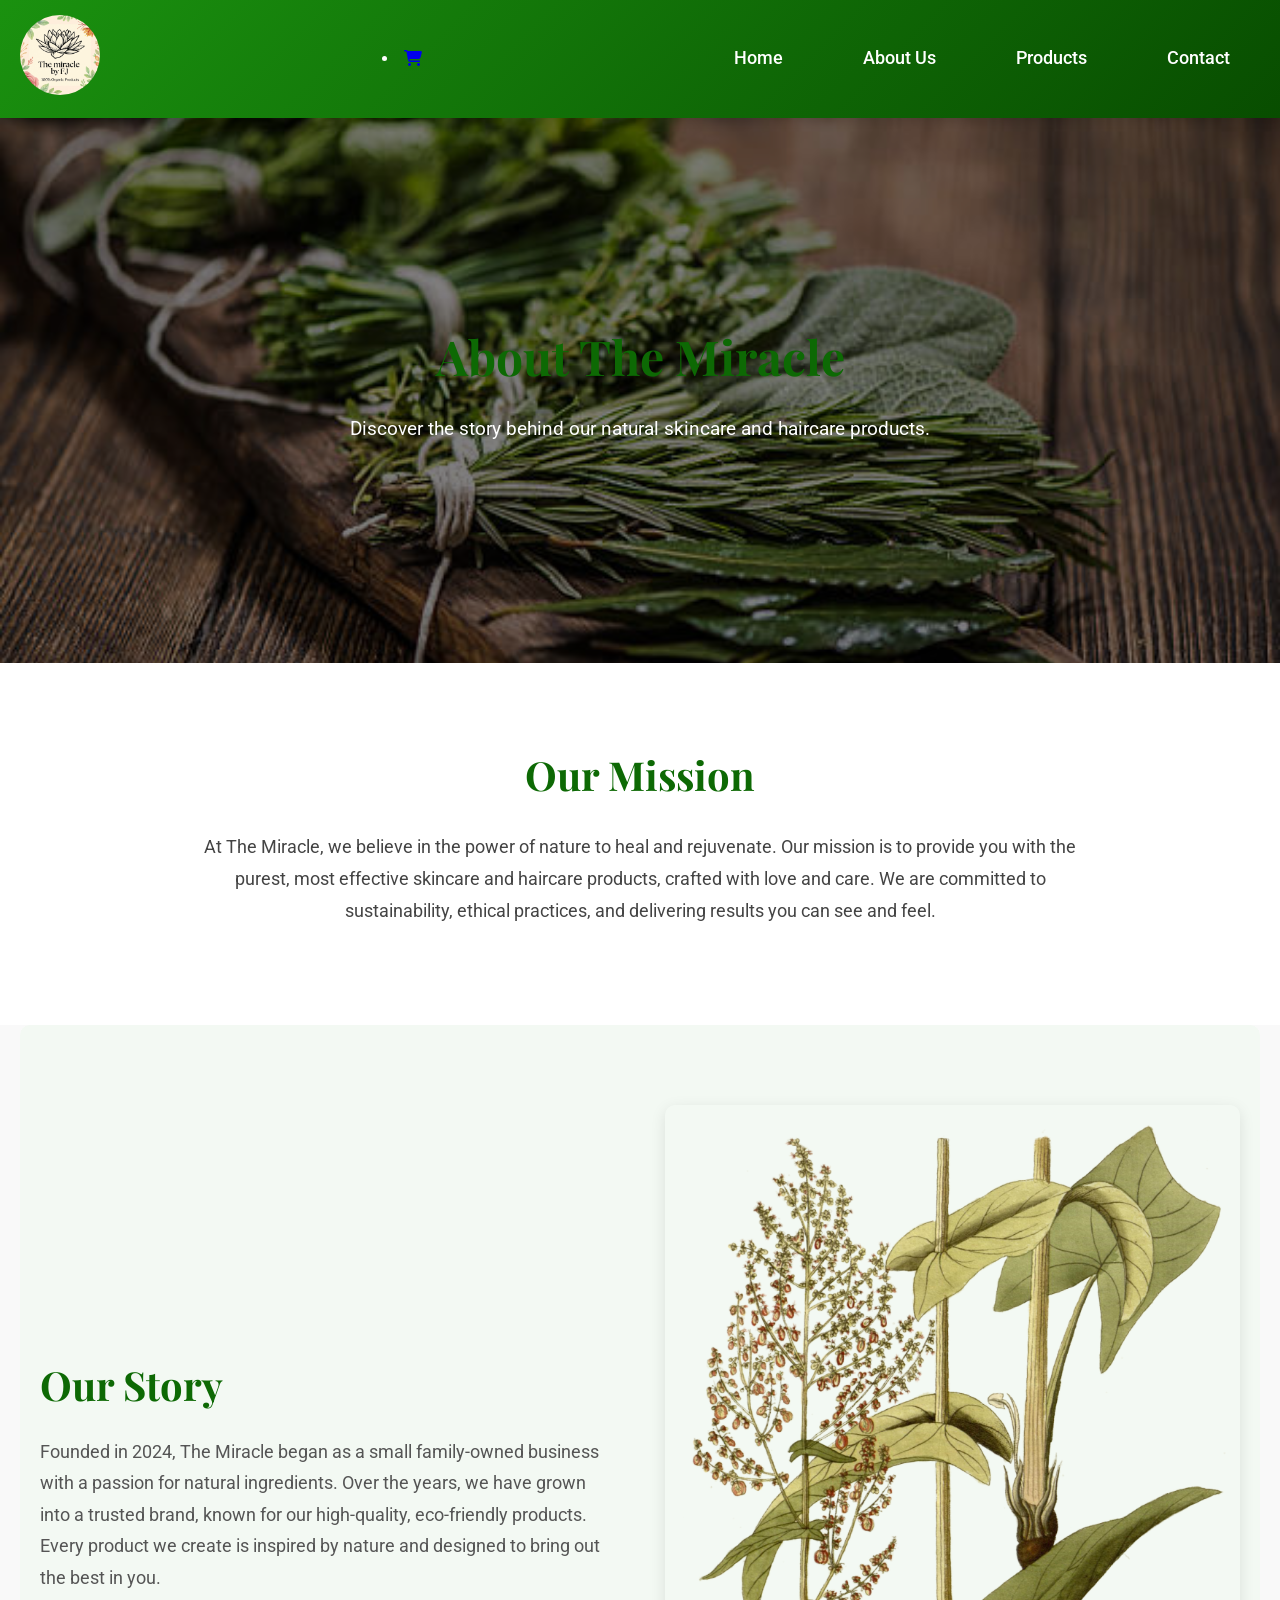
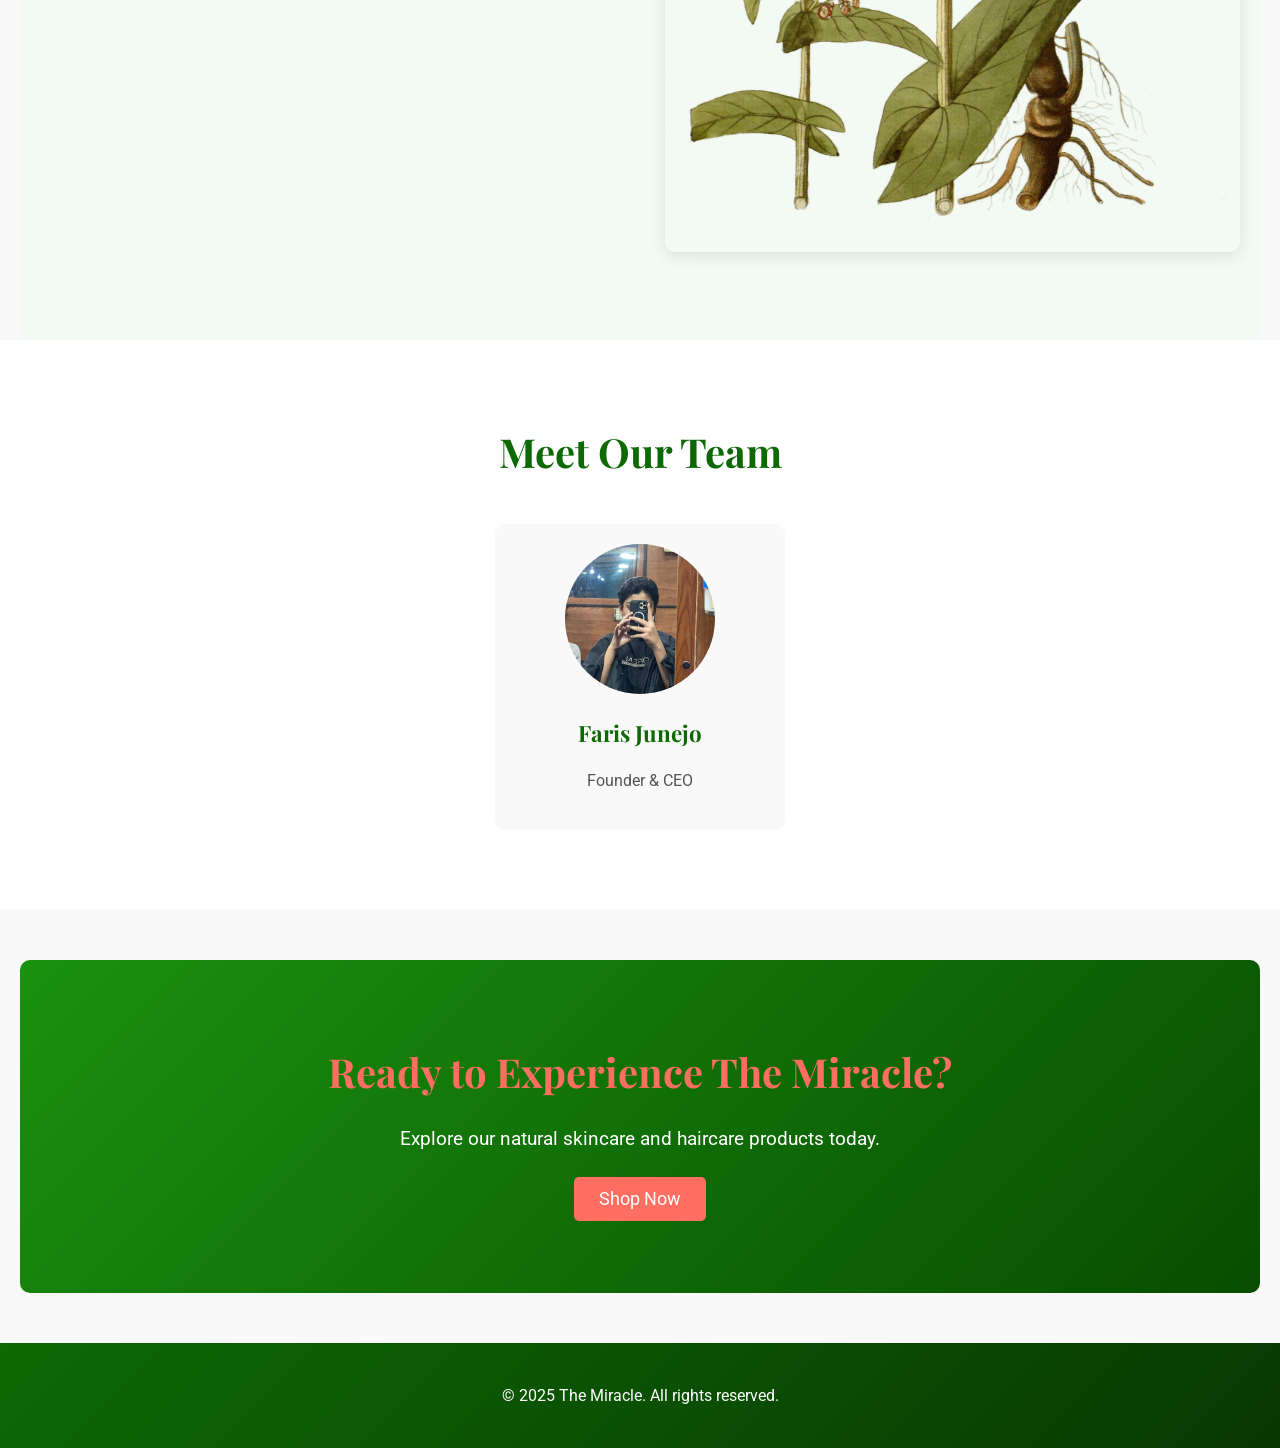
==== commit bcf086e4: "s" ====
--- a/about.html
+++ b/about.html
@@ -6,6 +6,7 @@
   <title>About Us - The Miracle</title>
   <link rel="stylesheet" href="styles/style.css">
   <link rel="icon" type="image/x-icon" href="images/favicon.ico">
+  <link rel="stylesheet" href="https://cdnjs.cloudflare.com/ajax/libs/font-awesome/6.5.0/css/all.min.css">
 </head>
 <body>
   <header>
@@ -14,7 +15,7 @@
     </div>
 
     <span class="menu-toggle">&#9776;</span>
-
+    <li><a href="cart.html" class="cart-icon" data-count="0"><i class="fas fa-shopping-cart"></i></a></li>
     <nav>
       <ul>
         <li><a href="index.html">Home</a></li>
@@ -25,10 +26,10 @@
   <li><a href="products.html?category=skincare">Skincare</a></li>
   <li><a href="products.html?category=haircare">Haircare</a></li>
   <li><a href="products.html?category=bodycare">Bodycare</a></li>
+  <li><a href="products.html?category=all">All</a></li>
 </ul>
 </li>
         <li><a href="contact.html">Contact</a></li>
-        <li><a href="cart.html" class="cart-icon" data-count="0">&#128722;</a></li>
       </ul>
     </nav>
   </header>
--- a/styles/style.css
+++ b/styles/style.css
@@ -103,26 +103,7 @@
   top: 25px;
 }
 
-/* Cart Icon */
-.cart-icon {
-  position: relative;
-  font-size: 1.5rem;
-  color: #fff;
-  cursor: pointer;
-  margin-left: auto;
-}
-
-.cart-icon::after {
-  content: attr(data-count);
-  position: absolute;
-  top: -10px;
-  right: -10px;
-  background: #ff6f61;
-  color: #fff;
-  font-size: 0.8rem;
-  padding: 5px 8px;
-  border-radius: 50%;
-}
+
 
 /* ============================= */
 /*           BUTTONS             */
@@ -145,26 +126,12 @@
 /* ============================= */
 /*           HERO                */
 /* ============================= */
-.hero, .about-hero {
+.hero {
   position: relative;
-  background: url('../images/hero2.png') no-repeat center center/cover;
-  color: #fff;
-  text-align: center;
-}
-
-.hero {
-  padding: 300px 20px;
-}
-
-.about-hero {
+  background: url('../images/hero.jpg') no-repeat center center/cover;
+  color: #fff;
+  text-align: center;
   padding: 150px 20px;
-}
-
-.hero::before, .about-hero::before {
-  content: '';
-  position: absolute;
-  top:0; left:0; right:0; bottom:0;
-  background: rgba(0,0,0,0.5);
 }
 
 .hero-content, .about-hero-content {
@@ -534,7 +501,7 @@
 /* ============================== */
 .about-hero {
   position: relative;
-  background: url('../images/hero2.png') no-repeat center center/cover;
+  background: url('../images/hero.jpg') no-repeat center center/cover;
   color: #fff;
   padding: 200px 20px;
   text-align: center;
@@ -959,18 +926,6 @@
   box-shadow: 0 10px 25px rgba(0, 0, 0, 0.15);
 }
 
-/* Product Image */
-.product img {
-  width: 100%;
-  height: 260px;
-  object-fit: cover;
-  transition: transform 0.4s ease;
-}
-
-.product:hover img {
-  transform: scale(1.08);
-}
-
 /* Product Info */
 .product .content {
   padding: 20px;
@@ -1058,22 +1013,7 @@
   position: relative;
 }
 
-.product:hover {
-  transform: translateY(-8px);
-  box-shadow: 0 10px 25px rgba(0, 0, 0, 0.15);
-}
-
-/* Product Image */
-.product img {
-  width: 100%;
-  height: 200px;
-  object-fit: cover;
-  transition: transform 0.4s ease;
-}
-
-.product:hover img {
-  transform: scale(1.08);
-}
+
 
 /* Product Content */
 .product .content {
@@ -1091,17 +1031,6 @@
   margin-bottom: 8px;
 }
 
-.product p {
-  font-size: 0.9rem;
-  color: #555;
-  line-height: 1.5;
-  margin-bottom: 15px;
-  flex-grow: 1;
-  display: -webkit-box;
-  -webkit-line-clamp: 3; /* limits text to 3 lines */
-  -webkit-box-orient: vertical;
-  overflow: hidden;
-}
 
 /* Price */
 .product-price {
@@ -1253,7 +1182,7 @@
 /* ============================= */
 /*           HERO                */
 /* ============================= */
-.hero, .about-hero {
+.about-hero {
   position: relative;
   background: url('../images/hero2.png') no-repeat center center/cover;
   color: #fff;
@@ -1330,8 +1259,6 @@
   height: 420px;
 }
 .product:hover { transform: translateY(-8px); box-shadow: 0 12px 28px rgba(0,0,0,0.15); }
-.product img { width: 100%; height: 200px; object-fit: cover; transition: transform 0.4s ease; }
-.product:hover img { transform: scale(1.08); }
 
 .product .content { padding: 18px; display: flex; flex-direction: column; justify-content: space-between; flex: 1; }
 .product h3 { font-size: 1.2rem; font-weight: 600; color: #084d00; margin-bottom: 8px; }
@@ -1438,3 +1365,347 @@
     box-shadow: none;
   }
 }
+
+.hero-content, .about-hero-content { position: relative; z-index: 1; }
+.hero h1, .about-hero h1 { font-size: 3rem; margin-bottom: 15px;}
+.hero p, .about-hero p { font-size: 1.2rem; } 
+/* ============================= */
+
+
+/* =====================================
+   THE MIRACLE - MAIN STYLESHEET
+   Cleaned & Optimized by ChatGPT (2025)
+===================================== */
+
+/* ----------- GLOBAL RESET ----------- */
+* {
+  margin: 0;
+  padding: 0;
+  box-sizing: border-box;
+}
+
+body {
+  font-family: "Poppins", Arial, sans-serif;
+  color: #333;
+  background-color: #fff;
+  line-height: 1.6;
+  overflow-x: hidden;
+}
+
+/* ----------- HEADER ----------- */
+header {
+  display: flex;
+  justify-content: space-between;
+  align-items: center;
+  background-color: #fff;
+  padding: 15px 5%;
+  box-shadow: 0 2px 6px rgba(0, 0, 0, 0.05);
+  position: sticky;
+  top: 0;
+  z-index: 1000;
+}
+
+header .logo img {
+  height: 70px;
+  width: 70px;
+  border-radius: 50%;
+  transition: transform 0.3s ease;
+}
+header .logo img:hover {
+  transform: scale(1.05);
+}
+
+.menu-toggle {
+  display: none;
+  font-size: 26px;
+  cursor: pointer;
+}
+
+/* ----------- NAVIGATION ----------- */
+nav ul {
+  list-style: none;
+  display: flex;
+  align-items: center;
+  gap: 25px;
+}
+
+nav ul li a {
+  text-decoration: none;
+  color: #333;
+  font-weight: 500;
+  transition: color 0.3s;
+}
+nav ul li a:hover {
+  color: #007f3b;
+}
+
+.has-dropdown {
+  position: relative;
+}
+.has-dropdown .dropdown {
+  display: none;
+  position: absolute;
+  top: 100%;
+  left: 0;
+  background: #fff;
+  box-shadow: 0 4px 10px rgba(0, 0, 0, 0.1);
+  border-radius: 8px;
+  overflow: hidden;
+}
+.has-dropdown:hover .dropdown {
+  display: block;
+}
+.dropdown li a {
+  display: block;
+  padding: 10px 20px;
+  color: #333;
+}
+.dropdown li a:hover {
+  background: #f0f0f0;
+  color: #007f3b;
+}
+
+
+
+/* ----------- HERO SECTION ----------- */
+.hero {
+  background: linear-gradient(
+      rgba(0, 0, 0, 0.3),
+      rgba(0, 0, 0, 0.3)
+    ),
+    url("../images/hero.jpg") center/cover no-repeat;
+  text-align: center;
+  color: #fff;
+  padding: 140px 20px;
+}
+.hero h1 {
+  font-size: 2.8rem;
+  margin-bottom: 15px;
+}
+.hero p {
+  font-size: 1.2rem;
+  margin-bottom: 25px;
+}
+
+/* ----------- BUTTONS ----------- */
+.btn {
+  display: inline-block;
+  background: #007f3b;
+  color: #fff;
+  padding: 12px 28px;
+  border-radius: 30px;
+  text-decoration: none;
+  transition: all 0.3s ease;
+  font-weight: 600;
+}
+.btn:hover {
+  background: #005f2c;
+  transform: scale(1.05);
+}
+
+/* ----------- FEATURES SECTION ----------- */
+.features {
+  display: flex;
+  flex-wrap: wrap;
+  justify-content: center;
+  gap: 40px;
+  padding: 80px 5%;
+  text-align: center;
+  background: #f9f9f9;
+}
+.feature {
+  max-width: 300px;
+}
+.feature img {
+  width: 60px;
+  margin-bottom: 15px;
+}
+.feature h2 {
+  color: #007f3b;
+  margin-bottom: 10px;
+  font-size: 1.3rem;
+}
+
+/* ----------- CTA SECTION ----------- */
+.cta {
+  text-align: center;
+  padding: 80px 20px;
+  background: #e8f6ec;
+}
+.cta h2 {
+  font-size: 2rem;
+  color: #007f3b;
+  margin-bottom: 15px;
+}
+.cta p {
+  margin-bottom: 25px;
+  color: #555;
+}
+
+/* ----------- FOOTER ----------- */
+footer {
+  background: #007f3b;
+  color: #fff;
+  text-align: center;
+  padding: 25px 10px;
+}
+
+footer .social-icons img:hover {
+  transform: scale(1.15);
+}
+
+/* ----------- RESPONSIVE DESIGN ----------- */
+@media (max-width: 900px) {
+  nav ul {
+    display: none;
+    flex-direction: column;
+    background: #fff;
+    width: 100%;
+    position: absolute;
+    top: 80px;
+    left: 0;
+    box-shadow: 0 4px 8px rgba(0, 0, 0, 0.1);
+  }
+  nav ul.show-menu {
+    display: flex;
+  }
+  .menu-toggle {
+    display: block;
+  }
+  .features {
+    flex-direction: column;
+  }
+  .hero h1 {
+    font-size: 2.2rem;
+  }
+  .hero p {
+    font-size: 1rem;
+  }
+  .btn {
+    padding: 10px 22px;
+    font-size: 0.9rem;
+  }
+}
+
+/* ----------- PRODUCT CARD REFINEMENTS ----------- */
+.product {
+  background: #fff;
+  border-radius: 15px;
+  box-shadow: 0 4px 10px rgba(0, 0, 0, 0.08);
+  overflow: hidden;
+  text-align: center;
+  transition: transform 0.3s ease;
+}
+.product:hover {
+  transform: translateY(-5px);
+}
+.product img {
+  width: 100%;
+  height: auto;
+  border-bottom: 1px solid #eee;
+}
+.product h3 {
+  margin: 15px 0 8px;
+  color: #007f3b;
+}
+.product p {
+  font-size: 0.95rem;
+  color: #555;
+  margin-bottom: 12px;
+}
+.product .price {
+  color: #007f3b;
+  font-weight: 600;
+  margin-bottom: 10px;
+}
+.add-to-cart {
+  background: #007f3b;
+  color: #fff;
+  border: none;
+  border-radius: 25px;
+  padding: 8px 18px;
+  cursor: pointer;
+  font-size: 0.9rem;
+  transition: background 0.3s ease;
+}
+.add-to-cart:hover {
+  background: #005f2c;
+}
+
+/* =============================
+   CART ICON STYLING
+============================= */
+
+.cart-icon {
+  position: relative;
+  font-size: 22px;
+  color: #007f3b;
+  transition: transform 0.3s ease, color 0.3s ease;
+}
+
+
+/* Badge that shows number of items in the cart */
+.cart-icon::after {
+  content: attr(data-count);
+  position: absolute;
+  top: -8px;
+  right: -10px;
+  background: #ff5252;
+  color: #fff;
+  font-size: 11px;
+  font-weight: 600;
+  border-radius: 50%;
+  padding: 2px 5px;
+  min-width: 16px;
+  text-align: center;
+  line-height: 1;
+  display: inline-block;
+}
+
+/* Optional subtle animation when cart updates */
+.cart-icon.bump {
+  animation: bump 0.3s ease;
+}
+
+@keyframes bump {
+  0% { transform: scale(1); }
+  50% { transform: scale(1.2); }
+  100% { transform: scale(1); }
+}
+
+.cart-icon::after {
+  content: attr(data-count);
+  position: absolute;
+  top: -8px;
+  right: -10px;
+  background: #ff5252;
+  color: #fff;
+  font-size: 11px;
+  font-weight: 600;
+  border-radius: 50%;
+  height: 16px;
+  min-width: 16px;
+  display: flex;
+  align-items: center;
+  justify-content: center;
+  padding: 0 4px;
+  box-sizing: border-box;
+  line-height: 1;
+}
+
+/* Floating cart icon on mobile */
+@media (max-width: 768px) {
+  .cart-icon {
+    position: fixed;
+    bottom: 20px;
+    right: 20px;
+    font-size: 2rem;
+    background: linear-gradient(135deg, #1a910f, #084d00);
+    color: #fff;
+    padding: 15px;
+    border-radius: 50%;
+    box-shadow: 0 6px 15px rgba(0,0,0,0.2);
+    z-index: 9999;
+    transition: transform 0.3s ease, box-shadow 0.3s ease;
+  }
+
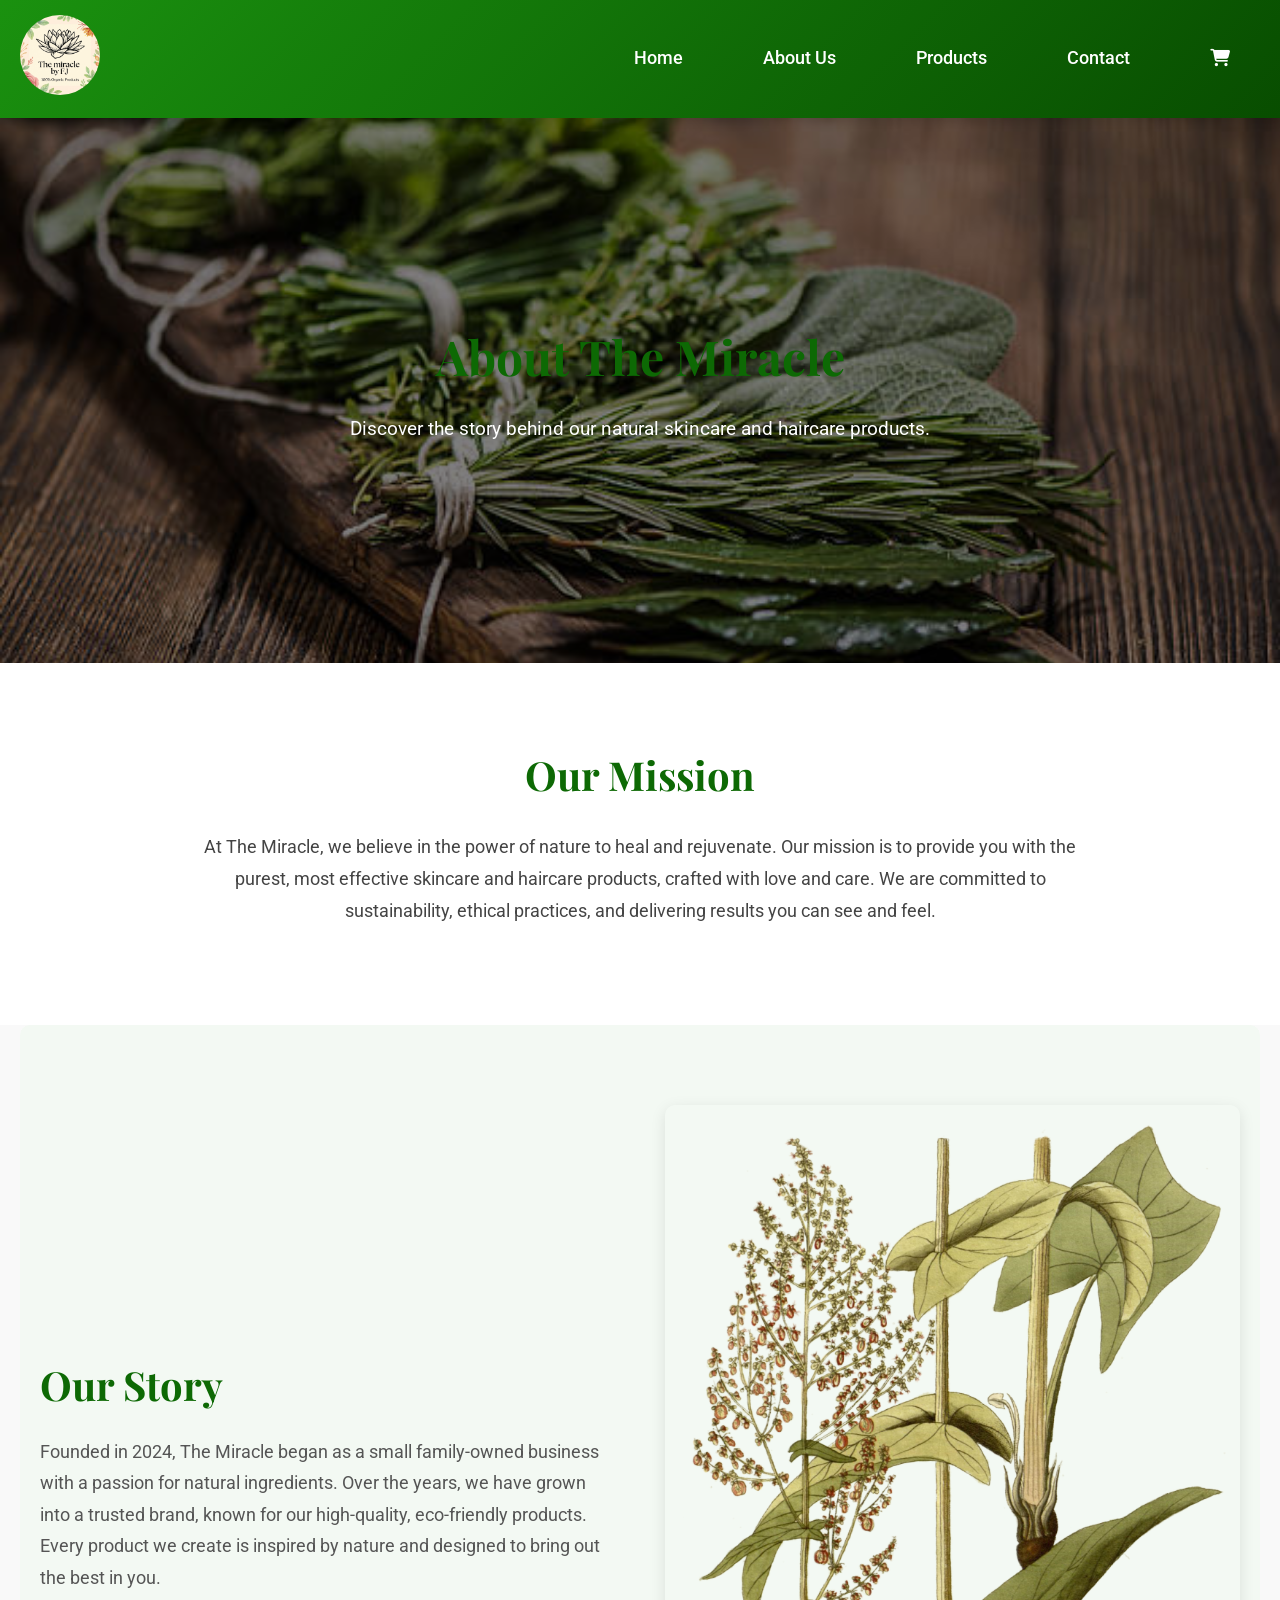
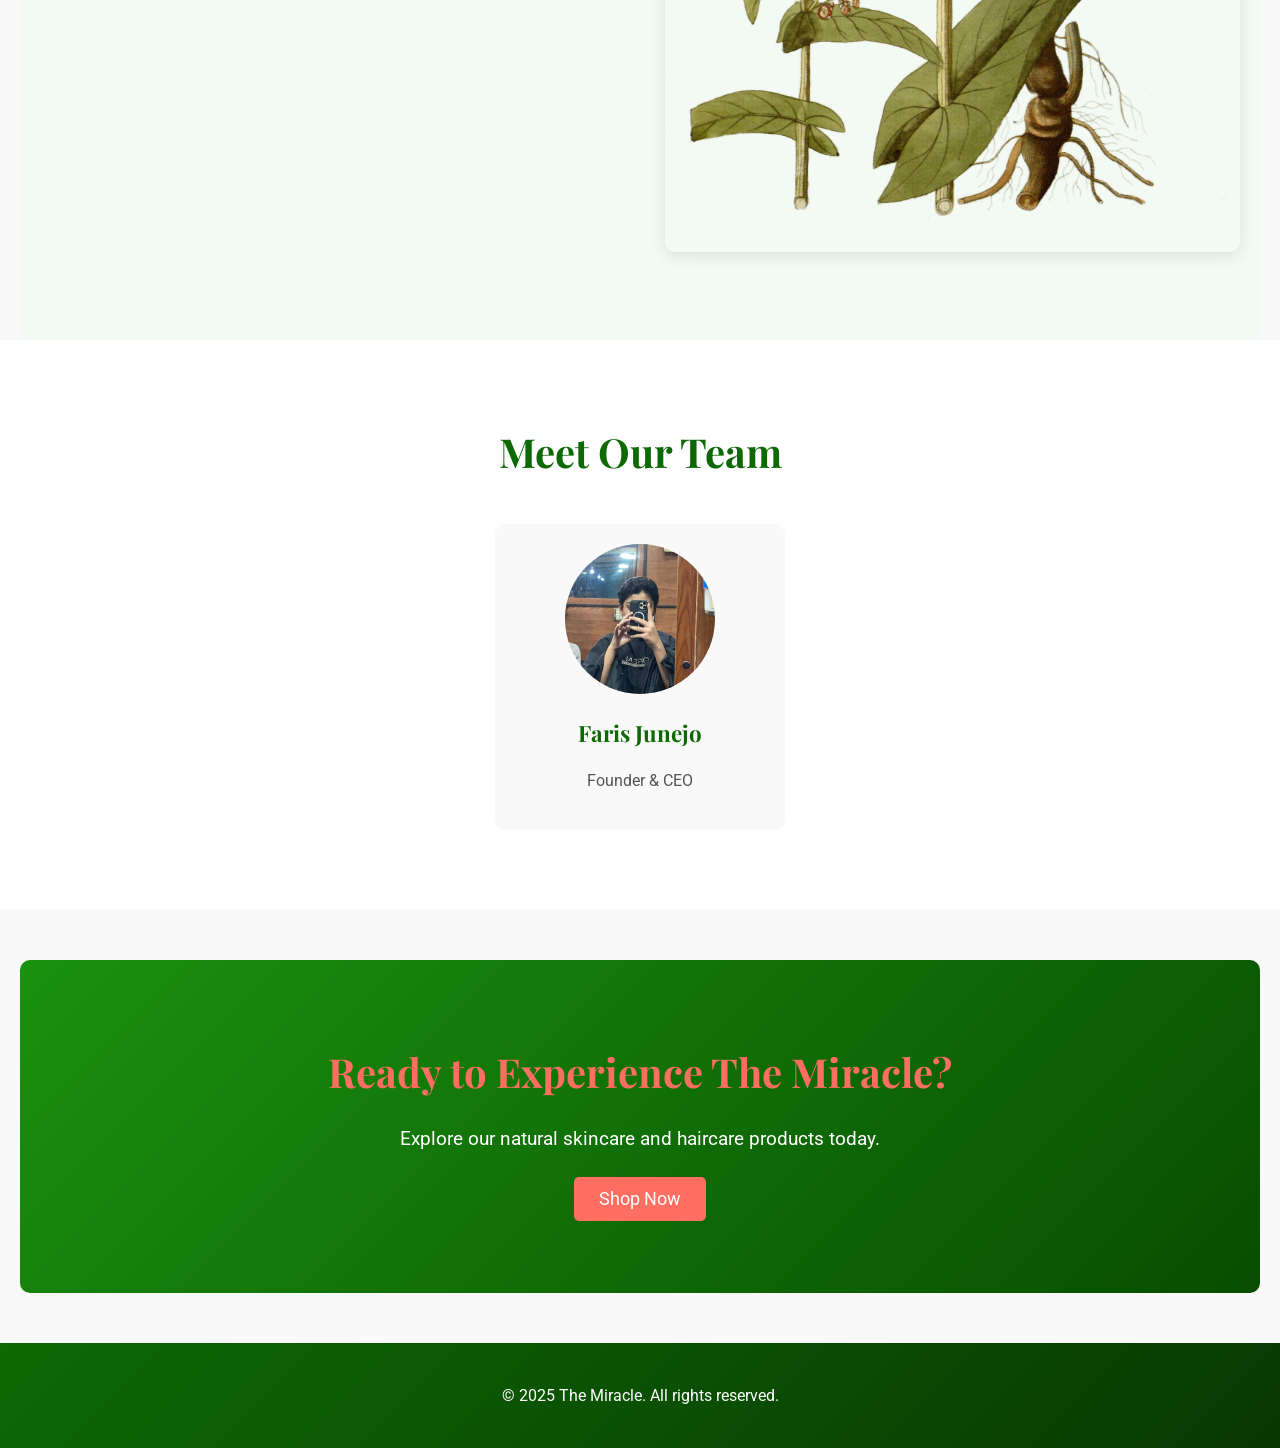
==== commit db8ac082: "yes" ====
--- a/about.html
+++ b/about.html
@@ -15,7 +15,7 @@
     </div>
 
     <span class="menu-toggle">&#9776;</span>
-    <li><a href="cart.html" class="cart-icon" data-count="0"><i class="fas fa-shopping-cart"></i></a></li>
+     
     <nav>
       <ul>
         <li><a href="index.html">Home</a></li>
@@ -30,6 +30,7 @@
 </ul>
 </li>
         <li><a href="contact.html">Contact</a></li>
+        <li><a href="cart.html" class="cart-icon" data-count="0"><i class="fas fa-shopping-cart"></i></a></li>
       </ul>
     </nav>
   </header>
--- a/styles/style.css
+++ b/styles/style.css
@@ -1303,7 +1303,7 @@
   nav ul li .dropdown { position: static; background: none; box-shadow: none; }
 }
 @media (max-width: 768px) {
-  .product img { height: 180px; }
+  .product img { height: 250px; }
   .product h3 { font-size: 1.1rem; }
   .product p { font-size: 0.9rem; }
   .product { height: auto; }
@@ -1693,19 +1693,3 @@
   line-height: 1;
 }
 
-/* Floating cart icon on mobile */
-@media (max-width: 768px) {
-  .cart-icon {
-    position: fixed;
-    bottom: 20px;
-    right: 20px;
-    font-size: 2rem;
-    background: linear-gradient(135deg, #1a910f, #084d00);
-    color: #fff;
-    padding: 15px;
-    border-radius: 50%;
-    box-shadow: 0 6px 15px rgba(0,0,0,0.2);
-    z-index: 9999;
-    transition: transform 0.3s ease, box-shadow 0.3s ease;
-  }
-
